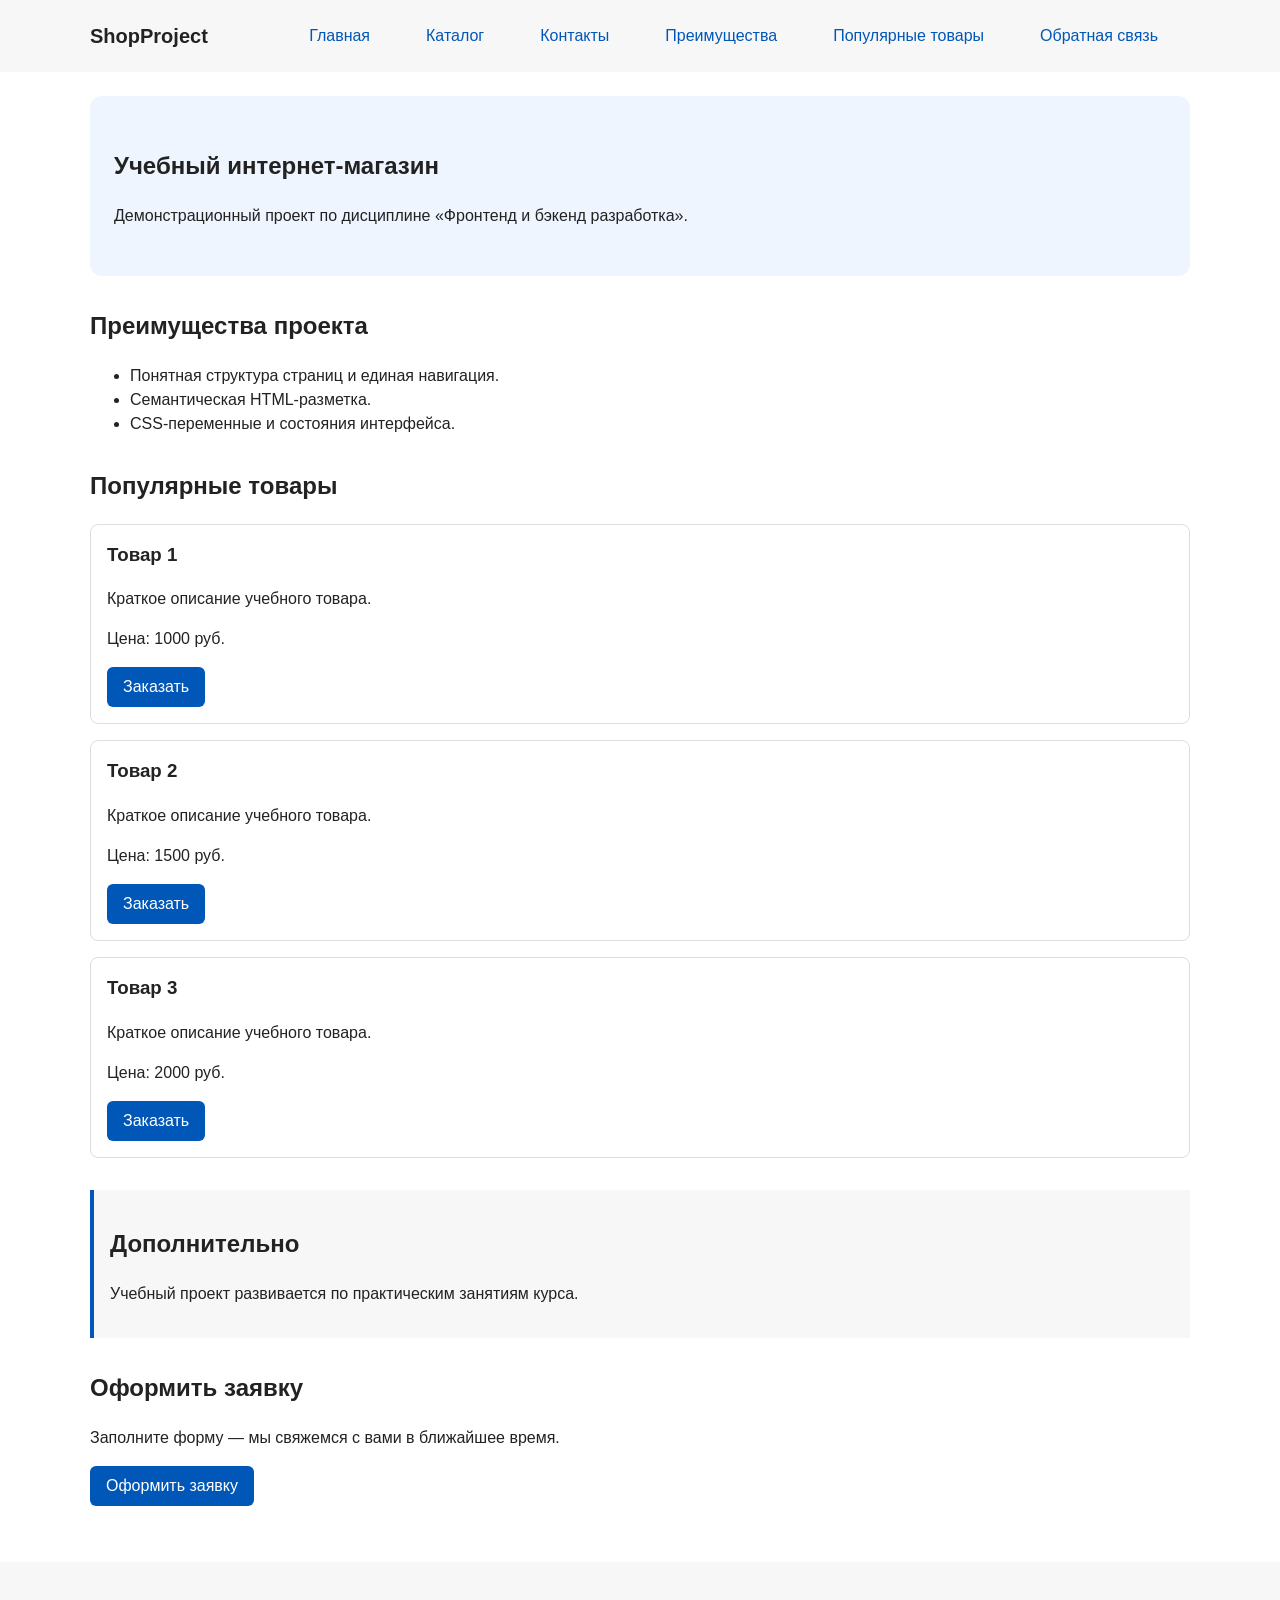
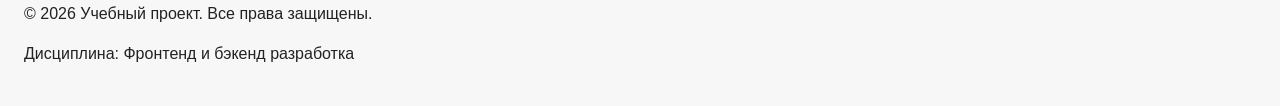
==== index.html @ feedf79c "добавил мульти страничную навигацию и якоря" ====
<!DOCTYPE html>
<html lang="ru">
<head>
  <meta charset="UTF-8">
  <meta name="viewport" content="width=device-width, initial-scale=1.0">
  <meta name="description" content="Учебный интернет-магазин: популярные товары, преимущества и форма заявки.">
  <title>Главная – Учебный интернет-магазин</title>
  <link rel="stylesheet" href="css/style.css">
</head>
<body>
  <header class="site-header">
    <div class="header-container">
      <a class="site-logo" href="index.html">ShopProject</a>

      <nav class="site-nav" aria-label="Основная навигация">
        <ul class="site-nav__list">
          <li><a href="index.html">Главная</a></li>
          <li><a href="catalog.html">Каталог</a></li>
          <li><a href="contacts.html">Контакты</a></li>
          <li><a href="index.html#advantages">Преимущества</a></li>
          <li><a href="index.html#popular">Популярные товары</a></li>
          <li><a href="index.html#contacts">Обратная связь</a></li>
        </ul>
      </nav>
    </div>
  </header>

  <main>
    <section class="hero">
      <h1>Учебный интернет-магазин</h1>
      <p>Демонстрационный проект по дисциплине «Фронтенд и бэкенд разработка».</p>
    </section>

    <section class="section" id="advantages">
      <h2>Преимущества проекта</h2>
      <ul>
        <li>Понятная структура страниц и единая навигация.</li>
        <li>Семантическая HTML-разметка.</li>
        <li>CSS-переменные и состояния интерфейса.</li>
      </ul>
    </section>

    <section class="section" id="popular">
      <h2>Популярные товары</h2>

      <article class="product-card">
        <h3>Товар 1</h3>
        <p>Краткое описание учебного товара.</p>
        <p>Цена: 1000 руб.</p>
        <button class="button" type="button" data-product="Товар 1">Заказать</button>
      </article>

      <article class="product-card">
        <h3>Товар 2</h3>
        <p>Краткое описание учебного товара.</p>
        <p>Цена: 1500 руб.</p>
        <button class="button" type="button" data-product="Товар 2">Заказать</button>
      </article>

      <article class="product-card">
        <h3>Товар 3</h3>
        <p>Краткое описание учебного товара.</p>
        <p>Цена: 2000 руб.</p>
        <button class="button" type="button" data-product="Товар 3">Заказать</button>
      </article>
    </section>

    <aside class="aside-info">
      <h2>Дополнительно</h2>
      <p>Учебный проект развивается по практическим занятиям курса.</p>
    </aside>

    <section class="section">
      <h2>Оформить заявку</h2>
      <p>Заполните форму — мы свяжемся с вами в ближайшее время.</p>
      <button type="button" class="button" id="open-order-dialog">Оформить заявку</button>
    </section>
  </main>

  <footer id="contacts">
    <p>&copy; 2026 Учебный проект. Все права защищены.</p>
    <p>Дисциплина: Фронтенд и бэкенд разработка</p>
  </footer>

  <!-- Модальное окно из ПР №3 -->
  <dialog class="order-dialog" id="order-dialog" aria-labelledby="order-dialog-title">
    <form id="order-form" novalidate>
      <h2 id="order-dialog-title">Оформление заявки</h2>

      <div class="form-field">
        <label for="order-name">Имя</label>
        <input type="text" id="order-name" name="name" required minlength="2">
        <small>Укажите ваше имя</small>
      </div>

      <div class="form-field">
        <label for="order-email">Email</label>
        <input type="email" id="order-email" name="email" required>
      </div>

      <div class="form-field">
        <label for="order-phone">Телефон</label>
        <input type="tel" id="order-phone" name="phone" required>
      </div>

      <div class="form-field">
        <label for="order-product">Товар</label>
        <select id="order-product" name="product" required>
          <option value="">Выберите товар</option>
          <option value="item-1">Товар 1</option>
          <option value="item-2">Товар 2</option>
          <option value="item-3">Товар 3</option>
        </select>
      </div>

      <div class="form-field">
        <label>
          <input type="checkbox" name="agree" required>
          Согласен с обработкой персональных данных
        </label>
      </div>

      <div class="form-actions">
        <button type="submit" class="button">Отправить</button>
        <button type="button" class="button" id="close-order-dialog">Отмена</button>
      </div>
    </form>
  </dialog>

  <div class="success-message" id="success-message" hidden>
    Заявка успешно отправлена! Мы свяжемся с вами в ближайшее время.
  </div>

  <script src="js/main.js" defer></script>
</body>
</html>
---- css/style.css ----
/* ===================================
   1. Переменные проекта
   =================================== */
:root {
  /* Основные цвета */
  --color-bg: #ffffff;
  --color-text: #222222;
  --color-muted: #666666;
  --color-primary: #0057b8;
  --color-primary-dark: #003f86;
  --color-border: #dddddd;
  --color-surface: #f7f7f7;
  --color-surface-accent: #eef5ff;
  --color-danger: #b00020;
  --color-success: #168a2f;
  --color-success-bg: #eefaf0;
  --color-white: #ffffff;

  /* Отступы */
  --space-xs: 4px;
  --space-sm: 8px;
  --space-md: 16px;
  --space-lg: 24px;
  --space-xl: 32px;

  /* Скругления */
  --radius-sm: 6px;
  --radius-md: 8px;
  --radius-lg: 12px;

  /* Размеры */
  --container-width: 1100px;
}

/* ===================================
   2. Базовые стили
   =================================== */
* {
  box-sizing: border-box;
}

body {
  margin: 0;
  font-family: Arial, sans-serif;
  line-height: 1.5;
  color: var(--color-text);
  background-color: var(--color-bg);
}

/* ===================================
   3. Общие элементы интерфейса
   =================================== */
a {
  color: var(--color-primary);
}
a:hover {
  color: var(--color-primary-dark);
}
a:focus-visible {
  outline: 2px solid var(--color-primary);
  outline-offset: 3px;
}

.button {
  display: inline-block;
  padding: var(--space-sm) var(--space-md);
  color: var(--color-white);
  background-color: var(--color-primary);
  text-decoration: none;
  border: none;
  border-radius: var(--radius-sm);
  cursor: pointer;
  font: inherit;
}
.button:hover {
  background-color: var(--color-primary-dark);
}
.button:focus-visible {
  outline: 2px solid var(--color-primary);
  outline-offset: 3px;
}
.button:disabled {
  opacity: 0.6;
  cursor: not-allowed;
}

/* ===================================
   4. Компоненты страницы
   =================================== */
header,
main,
footer {
  padding: var(--space-lg);
}

header {
  background-color: var(--color-surface);
}

footer {
  background-color: var(--color-surface);
}

.site-nav a {
  color: var(--color-primary);
  text-decoration: none;
  margin-right: var(--space-md);
}

.hero {
  max-width: var(--container-width);
  margin: 0 auto var(--space-xl);
  padding: var(--space-xl) var(--space-lg);
  background-color: var(--color-surface-accent);
  border-radius: var(--radius-lg);
}

.section {
  max-width: var(--container-width);
  margin: 0 auto var(--space-xl);
}

.section h2 {
  margin-top: 0;
}

.product-card {
  margin-bottom: var(--space-md);
  padding: var(--space-md);
  border: 1px solid var(--color-border);
  border-radius: var(--radius-md);
  background-color: var(--color-bg);
  transition: border-color 0.2s ease;
}
.product-card:hover {
  border-color: var(--color-primary);
}
.product-card h3 {
  margin-top: 0;
}

.aside-info {
  max-width: var(--container-width);
  margin: 0 auto var(--space-xl);
  padding: var(--space-md);
  border-left: 4px solid var(--color-primary);
  background-color: var(--color-surface);
}

/* --- Шапка сайта --- */
.site-header {
  background-color: var(--color-surface);
  padding: var(--space-md) var(--space-lg);
}

.header-container {
  max-width: var(--container-width);
  margin: 0 auto;
  display: flex;
  justify-content: space-between;
  align-items: center;
  gap: var(--space-lg);
}

.site-logo {
  font-size: 1.25rem;
  font-weight: 700;
  color: var(--color-text);
  text-decoration: none;
  white-space: nowrap;
}

.site-nav__list {
  display: flex;
  align-items: center;
  gap: var(--space-sm);
  margin: 0;
  padding: 0;
  list-style: none;
}

.site-nav__list a {
  display: inline-block;
  padding: var(--space-sm) var(--space-md);
  color: var(--color-primary);
  text-decoration: none;
  border-radius: var(--radius-sm);
  transition: background-color 0.2s ease, color 0.2s ease;
}

.site-nav__list a:hover {
  background-color: var(--color-primary);
  color: var(--color-white);
}

.site-nav__list a:focus-visible {
  outline: 2px solid var(--color-primary);
  outline-offset: 3px;
}

/* ===================================
   5. Форма и модальное окно
   =================================== */
.order-dialog {
  width: min(100% - 32px, 560px);
  padding: var(--space-lg);
  border: none;
  border-radius: var(--radius-lg);
}
.order-dialog::backdrop {
  background-color: rgba(0, 0, 0, 0.5);
}

.form-field {
  margin-bottom: var(--space-md);
}
.form-field label {
  display: block;
  margin-bottom: var(--space-xs);
}
.form-field input,
.form-field select,
.form-field textarea {
  width: 100%;
  padding: 10px 12px;
  border: 1px solid var(--color-border);
  border-radius: var(--radius-sm);
  font: inherit;
}
.form-field input[type="checkbox"] {
  width: auto;
}
.form-field small {
  display: block;
  margin-top: var(--space-xs);
  color: var(--color-muted);
}

/* Состояния полей формы */
.form-field input:hover,
.form-field select:hover,
.form-field textarea:hover {
  border-color: var(--color-primary);
}

.form-field input:focus-visible,
.form-field select:focus-visible,
.form-field textarea:focus-visible,
.form-actions button:focus-visible {
  outline: 2px solid var(--color-primary);
  outline-offset: 3px;
}

[aria-invalid="true"] {
  border-color: var(--color-danger);
}

.form-actions {
  display: flex;
  gap: var(--space-sm);
  margin-top: var(--space-lg);
}

/* Сообщение об успехе */
.success-message {
  max-width: var(--container-width);
  margin: var(--space-lg) auto;
  padding: var(--space-md);
  border-left: 4px solid var(--color-success);
  background-color: var(--color-success-bg);
}

/* ===================================
   Навигация: хлебные крошки и якоря
   =================================== */

html {
  scroll-behavior: smooth;
}

.breadcrumbs {
  max-width: var(--container-width);
  margin: 0 auto var(--space-md);
  font-size: 14px;
  color: var(--color-muted);
}

.breadcrumbs a {
  color: var(--color-primary);
}

.breadcrumbs span::before {
  content: " / ";
  color: var(--color-muted);
}

:target {
  outline: 2px dashed var(--color-primary);
  outline-offset: 4px;
}
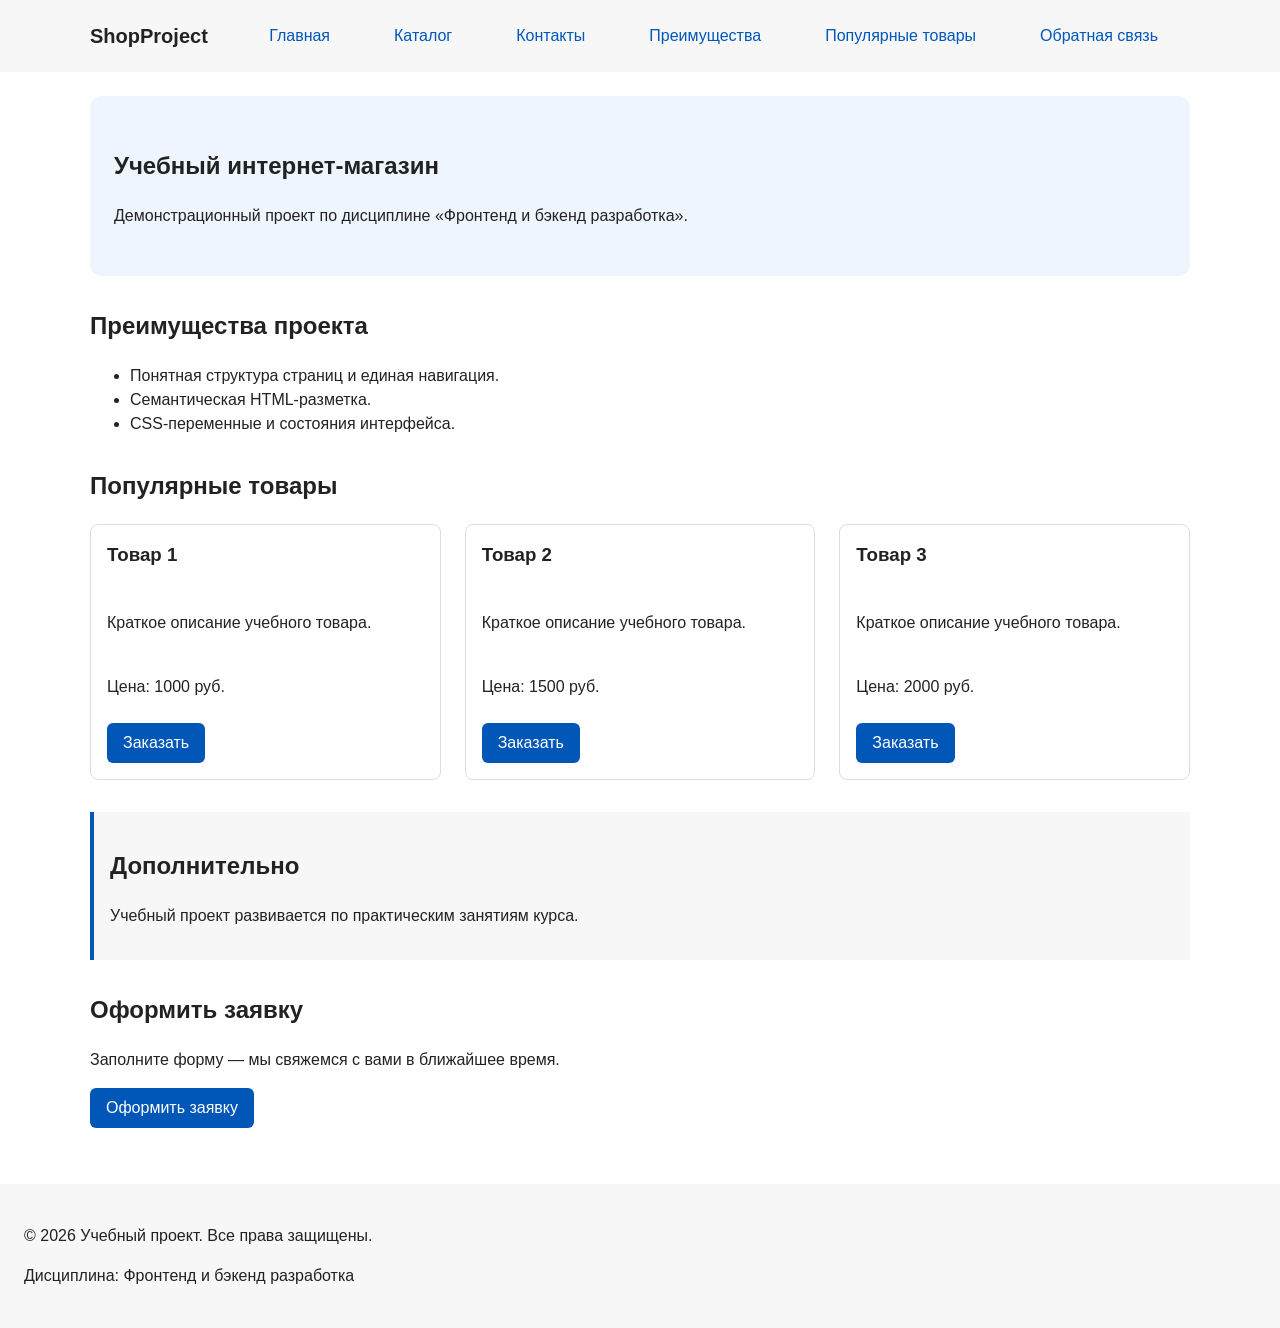
==== commit 99dea2ff: "feat: add flex navigation and grid catalog layout" ====
--- a/index.html
+++ b/index.html
@@ -43,26 +43,28 @@
     <section class="section" id="popular">
       <h2>Популярные товары</h2>
 
-      <article class="product-card">
-        <h3>Товар 1</h3>
-        <p>Краткое описание учебного товара.</p>
-        <p>Цена: 1000 руб.</p>
-        <button class="button" type="button" data-product="Товар 1">Заказать</button>
-      </article>
+      <div class="products-grid">
+        <article class="product-card">
+          <h3>Товар 1</h3>
+          <p>Краткое описание учебного товара.</p>
+          <p>Цена: 1000 руб.</p>
+          <button class="button product-card__button" type="button" data-product="Товар 1">Заказать</button>
+        </article>
 
-      <article class="product-card">
-        <h3>Товар 2</h3>
-        <p>Краткое описание учебного товара.</p>
-        <p>Цена: 1500 руб.</p>
-        <button class="button" type="button" data-product="Товар 2">Заказать</button>
-      </article>
+        <article class="product-card">
+          <h3>Товар 2</h3>
+          <p>Краткое описание учебного товара.</p>
+          <p>Цена: 1500 руб.</p>
+          <button class="button product-card__button" type="button" data-product="Товар 2">Заказать</button>
+        </article>
 
-      <article class="product-card">
-        <h3>Товар 3</h3>
-        <p>Краткое описание учебного товара.</p>
-        <p>Цена: 2000 руб.</p>
-        <button class="button" type="button" data-product="Товар 3">Заказать</button>
-      </article>
+        <article class="product-card">
+          <h3>Товар 3</h3>
+          <p>Краткое описание учебного товара.</p>
+          <p>Цена: 2000 руб.</p>
+          <button class="button product-card__button" type="button" data-product="Товар 3">Заказать</button>
+        </article>
+      </div>
     </section>
 
     <aside class="aside-info">
--- a/css/style.css
+++ b/css/style.css
@@ -172,10 +172,12 @@
 
 .site-nav__list {
   display: flex;
+  flex-wrap: wrap;
+  justify-content: center;
   align-items: center;
-  gap: var(--space-sm);
+  gap: var(--space-md);
+  padding: 0;
   margin: 0;
-  padding: 0;
   list-style: none;
 }
 
@@ -189,8 +191,8 @@
 }
 
 .site-nav__list a:hover {
+  color: var(--color-white);
   background-color: var(--color-primary);
-  color: var(--color-white);
 }
 
 .site-nav__list a:focus-visible {
@@ -297,4 +299,89 @@
 :target {
   outline: 2px dashed var(--color-primary);
   outline-offset: 4px;
+}
+
+/* ===================================
+   Flexbox: карточки товаров и Grid-сетка
+   =================================== */
+
+.products-grid {
+  display: grid;
+  grid-template-columns: repeat(3, 1fr);
+  gap: var(--space-lg);
+}
+
+.product-card {
+  display: flex;
+  flex-direction: column;
+  gap: var(--space-sm);
+  margin-bottom: 0;
+  padding: var(--space-md);
+  border: 1px solid var(--color-border);
+  border-radius: var(--radius-md);
+  background-color: var(--color-bg);
+}
+
+.product-card .button,
+.product-card .product-card__button {
+  margin-top: auto;
+  align-self: flex-start;
+}
+
+/* ===================================
+   Каталог: Grid «фильтры + товары»
+   =================================== */
+
+.catalog-layout {
+  max-width: var(--container-width);
+  margin: 0 auto var(--space-xl);
+  display: grid;
+  grid-template-columns: 260px 1fr;
+  grid-template-areas: "filters products";
+  gap: var(--space-lg);
+}
+
+.catalog-filters {
+  grid-area: filters;
+  padding: var(--space-md);
+  border: 1px solid var(--color-border);
+  border-radius: var(--radius-md);
+  background-color: var(--color-surface);
+}
+
+.catalog-products {
+  grid-area: products;
+}
+
+/* Форма фильтров */
+
+.filters-form {
+  display: grid;
+  gap: var(--space-md);
+}
+
+.filters-form fieldset {
+  margin: 0;
+  padding: var(--space-md);
+  border: 1px solid var(--color-border);
+  border-radius: var(--radius-sm);
+}
+
+.filters-form legend {
+  font-weight: 700;
+  padding: 0 var(--space-xs);
+}
+
+.filters-form label {
+  display: block;
+  margin-bottom: var(--space-sm);
+}
+
+.filters-form input[type="number"] {
+  width: 100%;
+  padding: 8px 10px;
+  border: 1px solid var(--color-border);
+  border-radius: var(--radius-sm);
+  font: inherit;
+  margin-bottom: var(--space-sm);
 }
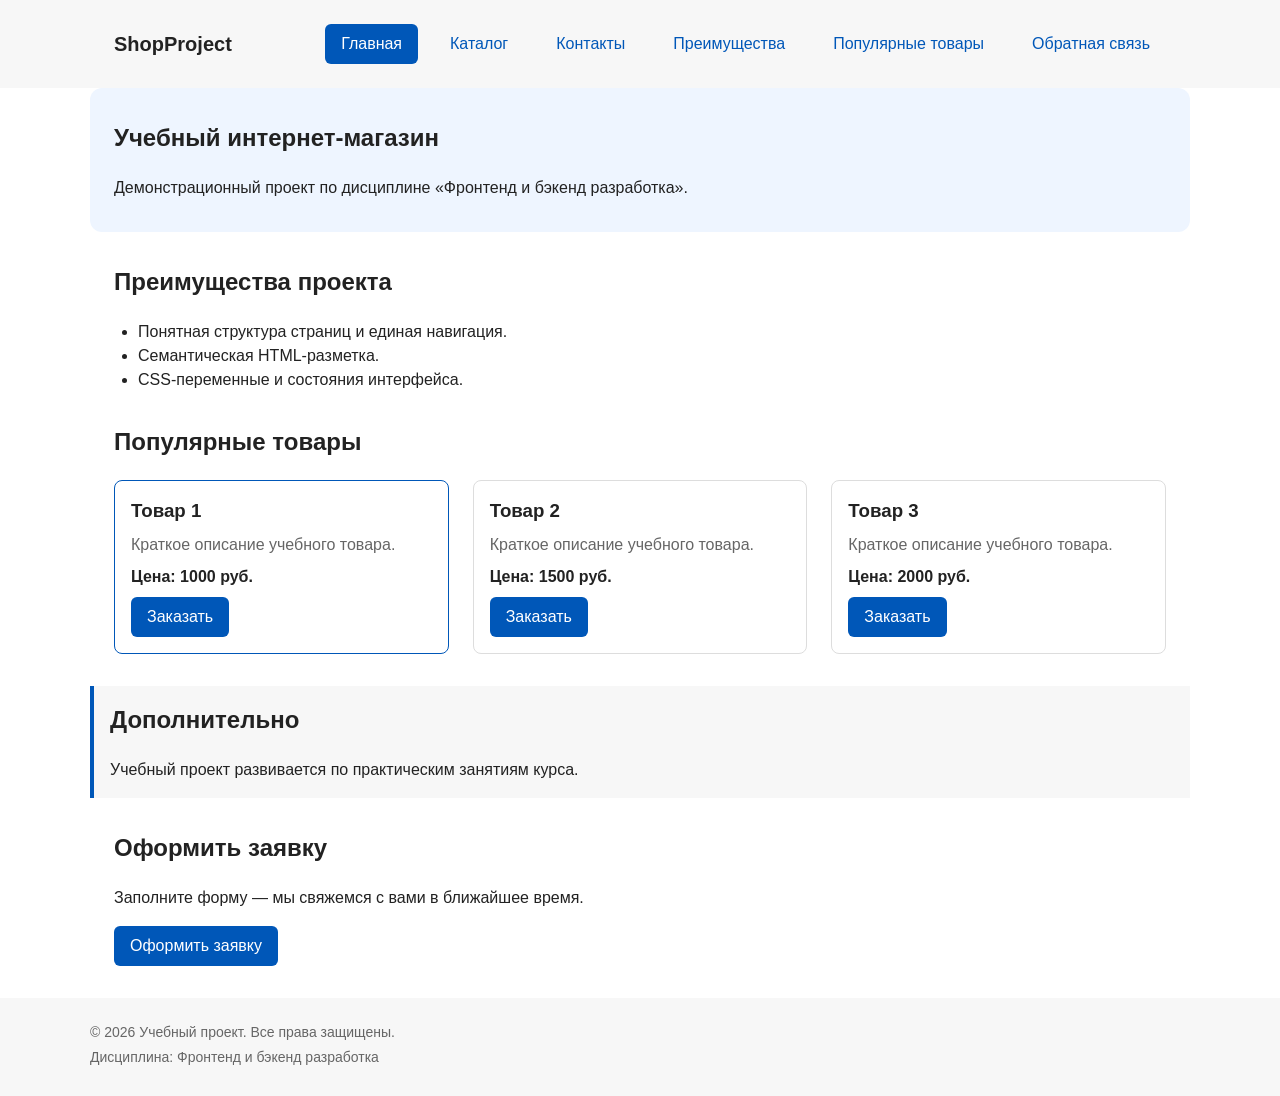
==== commit 827c09f1: "refactor: apply BEM naming to CSS classes" ====
--- a/index.html
+++ b/index.html
@@ -9,17 +9,29 @@
 </head>
 <body>
   <header class="site-header">
-    <div class="header-container">
-      <a class="site-logo" href="index.html">ShopProject</a>
+    <div class="site-header__inner">
+      <a class="site-header__logo" href="index.html">ShopProject</a>
 
       <nav class="site-nav" aria-label="Основная навигация">
         <ul class="site-nav__list">
-          <li><a href="index.html">Главная</a></li>
-          <li><a href="catalog.html">Каталог</a></li>
-          <li><a href="contacts.html">Контакты</a></li>
-          <li><a href="index.html#advantages">Преимущества</a></li>
-          <li><a href="index.html#popular">Популярные товары</a></li>
-          <li><a href="index.html#contacts">Обратная связь</a></li>
+          <li class="site-nav__item">
+            <a class="site-nav__link site-nav__link--active" href="index.html">Главная</a>
+          </li>
+          <li class="site-nav__item">
+            <a class="site-nav__link" href="catalog.html">Каталог</a>
+          </li>
+          <li class="site-nav__item">
+            <a class="site-nav__link" href="contacts.html">Контакты</a>
+          </li>
+          <li class="site-nav__item">
+            <a class="site-nav__link" href="index.html#advantages">Преимущества</a>
+          </li>
+          <li class="site-nav__item">
+            <a class="site-nav__link" href="index.html#popular">Популярные товары</a>
+          </li>
+          <li class="site-nav__item">
+            <a class="site-nav__link" href="index.html#contacts">Обратная связь</a>
+          </li>
         </ul>
       </nav>
     </div>
@@ -27,13 +39,13 @@
 
   <main>
     <section class="hero">
-      <h1>Учебный интернет-магазин</h1>
-      <p>Демонстрационный проект по дисциплине «Фронтенд и бэкенд разработка».</p>
+      <h1 class="hero__title">Учебный интернет-магазин</h1>
+      <p class="hero__text">Демонстрационный проект по дисциплине «Фронтенд и бэкенд разработка».</p>
     </section>
 
     <section class="section" id="advantages">
-      <h2>Преимущества проекта</h2>
-      <ul>
+      <h2 class="section__title">Преимущества проекта</h2>
+      <ul class="section__list">
         <li>Понятная структура страниц и единая навигация.</li>
         <li>Семантическая HTML-разметка.</li>
         <li>CSS-переменные и состояния интерфейса.</li>
@@ -41,73 +53,78 @@
     </section>
 
     <section class="section" id="popular">
-      <h2>Популярные товары</h2>
+      <h2 class="section__title">Популярные товары</h2>
 
       <div class="products-grid">
-        <article class="product-card">
-          <h3>Товар 1</h3>
-          <p>Краткое описание учебного товара.</p>
-          <p>Цена: 1000 руб.</p>
-          <button class="button product-card__button" type="button" data-product="Товар 1">Заказать</button>
+        <article class="product-card product-card--featured">
+          <h3 class="product-card__title">Товар 1</h3>
+          <p class="product-card__description">Краткое описание учебного товара.</p>
+          <p class="product-card__price">Цена: 1000 руб.</p>
+          <button class="button button--primary product-card__button" type="button" data-product="Товар 1">
+            Заказать
+          </button>
         </article>
 
         <article class="product-card">
-          <h3>Товар 2</h3>
-          <p>Краткое описание учебного товара.</p>
-          <p>Цена: 1500 руб.</p>
-          <button class="button product-card__button" type="button" data-product="Товар 2">Заказать</button>
+          <h3 class="product-card__title">Товар 2</h3>
+          <p class="product-card__description">Краткое описание учебного товара.</p>
+          <p class="product-card__price">Цена: 1500 руб.</p>
+          <button class="button button--primary product-card__button" type="button" data-product="Товар 2">
+            Заказать
+          </button>
         </article>
 
         <article class="product-card">
-          <h3>Товар 3</h3>
-          <p>Краткое описание учебного товара.</p>
-          <p>Цена: 2000 руб.</p>
-          <button class="button product-card__button" type="button" data-product="Товар 3">Заказать</button>
+          <h3 class="product-card__title">Товар 3</h3>
+          <p class="product-card__description">Краткое описание учебного товара.</p>
+          <p class="product-card__price">Цена: 2000 руб.</p>
+          <button class="button button--primary product-card__button" type="button" data-product="Товар 3">
+            Заказать
+          </button>
         </article>
       </div>
     </section>
 
     <aside class="aside-info">
-      <h2>Дополнительно</h2>
-      <p>Учебный проект развивается по практическим занятиям курса.</p>
+      <h2 class="aside-info__title">Дополнительно</h2>
+      <p class="aside-info__text">Учебный проект развивается по практическим занятиям курса.</p>
     </aside>
 
     <section class="section">
-      <h2>Оформить заявку</h2>
-      <p>Заполните форму — мы свяжемся с вами в ближайшее время.</p>
-      <button type="button" class="button" id="open-order-dialog">Оформить заявку</button>
+      <h2 class="section__title">Оформить заявку</h2>
+      <p class="section__text">Заполните форму — мы свяжемся с вами в ближайшее время.</p>
+      <button type="button" class="button button--primary" id="open-order-dialog">Оформить заявку</button>
     </section>
   </main>
 
-  <footer id="contacts">
-    <p>&copy; 2026 Учебный проект. Все права защищены.</p>
-    <p>Дисциплина: Фронтенд и бэкенд разработка</p>
+  <footer class="site-footer" id="contacts">
+    <p class="site-footer__text">&copy; 2026 Учебный проект. Все права защищены.</p>
+    <p class="site-footer__text">Дисциплина: Фронтенд и бэкенд разработка</p>
   </footer>
 
-  <!-- Модальное окно из ПР №3 -->
   <dialog class="order-dialog" id="order-dialog" aria-labelledby="order-dialog-title">
-    <form id="order-form" novalidate>
-      <h2 id="order-dialog-title">Оформление заявки</h2>
+    <h2 class="order-dialog__title" id="order-dialog-title">Оформление заявки</h2>
 
-      <div class="form-field">
-        <label for="order-name">Имя</label>
-        <input type="text" id="order-name" name="name" required minlength="2">
-        <small>Укажите ваше имя</small>
+    <form class="order-form" id="order-form" novalidate>
+      <div class="order-form__field">
+        <label class="order-form__label" for="order-name">Имя</label>
+        <input class="order-form__input" type="text" id="order-name" name="name" required minlength="2">
+        <small class="order-form__hint">Укажите ваше имя</small>
       </div>
 
-      <div class="form-field">
-        <label for="order-email">Email</label>
-        <input type="email" id="order-email" name="email" required>
+      <div class="order-form__field">
+        <label class="order-form__label" for="order-email">Email</label>
+        <input class="order-form__input" type="email" id="order-email" name="email" required>
       </div>
 
-      <div class="form-field">
-        <label for="order-phone">Телефон</label>
-        <input type="tel" id="order-phone" name="phone" required>
+      <div class="order-form__field">
+        <label class="order-form__label" for="order-phone">Телефон</label>
+        <input class="order-form__input" type="tel" id="order-phone" name="phone" required>
       </div>
 
-      <div class="form-field">
-        <label for="order-product">Товар</label>
-        <select id="order-product" name="product" required>
+      <div class="order-form__field">
+        <label class="order-form__label" for="order-product">Товар</label>
+        <select class="order-form__select" id="order-product" name="product" required>
           <option value="">Выберите товар</option>
           <option value="item-1">Товар 1</option>
           <option value="item-2">Товар 2</option>
@@ -115,16 +132,16 @@
         </select>
       </div>
 
-      <div class="form-field">
-        <label>
-          <input type="checkbox" name="agree" required>
+      <div class="order-form__field">
+        <label class="order-form__label order-form__label--checkbox">
+          <input class="order-form__checkbox" type="checkbox" name="agree" required>
           Согласен с обработкой персональных данных
         </label>
       </div>
 
-      <div class="form-actions">
-        <button type="submit" class="button">Отправить</button>
-        <button type="button" class="button" id="close-order-dialog">Отмена</button>
+      <div class="order-form__actions">
+        <button type="button" class="button button--secondary" id="close-order-dialog">Отмена</button>
+        <button type="submit" class="button button--primary">Отправить</button>
       </div>
     </form>
   </dialog>
--- a/css/style.css
+++ b/css/style.css
@@ -39,6 +39,10 @@
   box-sizing: border-box;
 }
 
+html {
+  scroll-behavior: smooth;
+}
+
 body {
   margin: 0;
   font-family: Arial, sans-serif;
@@ -47,9 +51,16 @@
   background-color: var(--color-bg);
 }
 
+:target {
+  outline: 2px dashed var(--color-primary);
+  outline-offset: 4px;
+}
+
 /* ===================================
    3. Общие элементы интерфейса
    =================================== */
+
+/* --- Ссылки --- */
 a {
   color: var(--color-primary);
 }
@@ -61,25 +72,43 @@
   outline-offset: 3px;
 }
 
+/* --- Кнопки (блок button + модификаторы) --- */
 .button {
   display: inline-block;
   padding: var(--space-sm) var(--space-md);
+  border: none;
+  border-radius: var(--radius-sm);
+  font: inherit;
+  text-decoration: none;
+  cursor: pointer;
+  transition: background-color 0.2s ease, color 0.2s ease;
+}
+
+.button--primary {
   color: var(--color-white);
   background-color: var(--color-primary);
-  text-decoration: none;
-  border: none;
-  border-radius: var(--radius-sm);
-  cursor: pointer;
-  font: inherit;
-}
-.button:hover {
+}
+.button--primary:hover {
   background-color: var(--color-primary-dark);
 }
+
+.button--secondary {
+  color: var(--color-primary);
+  background-color: transparent;
+  border: 1px solid var(--color-primary);
+}
+.button--secondary:hover {
+  color: var(--color-white);
+  background-color: var(--color-primary);
+}
+
 .button:focus-visible {
   outline: 2px solid var(--color-primary);
   outline-offset: 3px;
 }
-.button:disabled {
+
+.button:disabled,
+.button--disabled {
   opacity: 0.6;
   cursor: not-allowed;
 }
@@ -87,82 +116,23 @@
 /* ===================================
    4. Компоненты страницы
    =================================== */
-header,
-main,
-footer {
-  padding: var(--space-lg);
-}
-
-header {
-  background-color: var(--color-surface);
-}
-
-footer {
-  background-color: var(--color-surface);
-}
-
-.site-nav a {
-  color: var(--color-primary);
-  text-decoration: none;
-  margin-right: var(--space-md);
-}
-
-.hero {
-  max-width: var(--container-width);
-  margin: 0 auto var(--space-xl);
-  padding: var(--space-xl) var(--space-lg);
-  background-color: var(--color-surface-accent);
-  border-radius: var(--radius-lg);
-}
-
-.section {
-  max-width: var(--container-width);
-  margin: 0 auto var(--space-xl);
-}
-
-.section h2 {
-  margin-top: 0;
-}
-
-.product-card {
-  margin-bottom: var(--space-md);
-  padding: var(--space-md);
-  border: 1px solid var(--color-border);
-  border-radius: var(--radius-md);
-  background-color: var(--color-bg);
-  transition: border-color 0.2s ease;
-}
-.product-card:hover {
-  border-color: var(--color-primary);
-}
-.product-card h3 {
-  margin-top: 0;
-}
-
-.aside-info {
-  max-width: var(--container-width);
-  margin: 0 auto var(--space-xl);
-  padding: var(--space-md);
-  border-left: 4px solid var(--color-primary);
-  background-color: var(--color-surface);
-}
 
 /* --- Шапка сайта --- */
 .site-header {
   background-color: var(--color-surface);
-  padding: var(--space-md) var(--space-lg);
-}
-
-.header-container {
+}
+
+.site-header__inner {
   max-width: var(--container-width);
   margin: 0 auto;
+  padding: var(--space-lg);
   display: flex;
   justify-content: space-between;
   align-items: center;
   gap: var(--space-lg);
 }
 
-.site-logo {
+.site-header__logo {
   font-size: 1.25rem;
   font-weight: 700;
   color: var(--color-text);
@@ -170,6 +140,7 @@
   white-space: nowrap;
 }
 
+/* --- Навигация --- */
 .site-nav__list {
   display: flex;
   flex-wrap: wrap;
@@ -181,7 +152,11 @@
   list-style: none;
 }
 
-.site-nav__list a {
+.site-nav__item {
+  /* место под будущее */
+}
+
+.site-nav__link {
   display: inline-block;
   padding: var(--space-sm) var(--space-md);
   color: var(--color-primary);
@@ -190,14 +165,221 @@
   transition: background-color 0.2s ease, color 0.2s ease;
 }
 
-.site-nav__list a:hover {
+.site-nav__link:hover {
   color: var(--color-white);
   background-color: var(--color-primary);
 }
 
-.site-nav__list a:focus-visible {
+.site-nav__link:focus-visible {
   outline: 2px solid var(--color-primary);
   outline-offset: 3px;
+}
+
+.site-nav__link--active {
+  color: var(--color-white);
+  background-color: var(--color-primary);
+}
+
+/* --- Hero --- */
+.hero {
+  max-width: var(--container-width);
+  margin: 0 auto var(--space-xl);
+  padding: var(--space-xl) var(--space-lg);
+  background-color: var(--color-surface-accent);
+  border-radius: var(--radius-lg);
+}
+
+.hero__title {
+  margin-top: 0;
+}
+
+.hero__text {
+  margin-bottom: 0;
+}
+
+/* --- Секции --- */
+.section {
+  max-width: var(--container-width);
+  margin: 0 auto var(--space-xl);
+  padding: 0 var(--space-lg);
+}
+
+.section__title {
+  margin-top: 0;
+}
+
+.section__text {
+  margin-bottom: var(--space-md);
+}
+
+.section__list {
+  padding-left: var(--space-lg);
+}
+
+/* --- Сетка товаров --- */
+.products-grid {
+  display: grid;
+  grid-template-columns: repeat(3, 1fr);
+  gap: var(--space-lg);
+}
+
+/* --- Карточка товара --- */
+.product-card {
+  display: flex;
+  flex-direction: column;
+  gap: var(--space-sm);
+  padding: var(--space-md);
+  border: 1px solid var(--color-border);
+  border-radius: var(--radius-md);
+  background-color: var(--color-bg);
+  transition: border-color 0.2s ease;
+}
+
+.product-card:hover {
+  border-color: var(--color-primary);
+}
+
+.product-card--featured {
+  border-color: var(--color-primary);
+}
+
+.product-card--discount {
+  border-color: var(--color-danger);
+}
+
+.product-card__title {
+  margin: 0;
+  color: var(--color-text);
+}
+
+.product-card__description {
+  margin: 0;
+  color: var(--color-muted);
+}
+
+.product-card__price {
+  margin: 0;
+  font-weight: 700;
+}
+
+.product-card--discount .product-card__price {
+  color: var(--color-danger);
+}
+
+.product-card__button {
+  margin-top: auto;
+  align-self: flex-start;
+}
+
+/* --- Aside --- */
+.aside-info {
+  max-width: var(--container-width);
+  margin: 0 auto var(--space-xl);
+  padding: var(--space-md);
+  border-left: 4px solid var(--color-primary);
+  background-color: var(--color-surface);
+}
+
+.aside-info__title {
+  margin-top: 0;
+}
+
+.aside-info__text {
+  margin-bottom: 0;
+}
+
+/* --- Хлебные крошки --- */
+.breadcrumbs {
+  max-width: var(--container-width);
+  margin: 0 auto var(--space-md);
+  padding: 0 var(--space-lg);
+  font-size: 14px;
+  color: var(--color-muted);
+}
+
+.breadcrumbs__link {
+  color: var(--color-primary);
+}
+
+.breadcrumbs__current::before {
+  content: " / ";
+  color: var(--color-muted);
+}
+
+/* --- Каталог --- */
+.catalog-layout {
+  max-width: var(--container-width);
+  margin: 0 auto var(--space-xl);
+  padding: 0 var(--space-lg);
+  display: grid;
+  grid-template-columns: 260px 1fr;
+  grid-template-areas: "filters products";
+  gap: var(--space-lg);
+}
+
+.catalog-filters {
+  grid-area: filters;
+  padding: var(--space-md);
+  border: 1px solid var(--color-border);
+  border-radius: var(--radius-md);
+  background-color: var(--color-surface);
+}
+
+.catalog-filters__title {
+  margin-top: 0;
+}
+
+.catalog-products {
+  grid-area: products;
+}
+
+.catalog-products__title {
+  margin-top: 0;
+}
+
+/* --- Форма фильтров --- */
+.filters-form {
+  display: grid;
+  gap: var(--space-md);
+}
+
+.filters-form__group {
+  margin: 0;
+  padding: var(--space-md);
+  border: 1px solid var(--color-border);
+  border-radius: var(--radius-sm);
+}
+
+.filters-form__legend {
+  font-weight: 700;
+  padding: 0 var(--space-xs);
+}
+
+.filters-form__label {
+  display: block;
+  margin-bottom: var(--space-sm);
+}
+
+.filters-form__input {
+  width: 100%;
+  padding: 8px 10px;
+  border: 1px solid var(--color-border);
+  border-radius: var(--radius-sm);
+  font: inherit;
+  margin-bottom: var(--space-sm);
+}
+
+/* --- Подвал --- */
+.site-footer {
+  padding: var(--space-lg);
+  background-color: var(--color-surface);
+}
+
+.site-footer__text {
+  max-width: var(--container-width);
+  margin: 0 auto var(--space-xs);
+  color: var(--color-muted);
+  font-size: 14px;
 }
 
 /* ===================================
@@ -209,46 +391,62 @@
   border: none;
   border-radius: var(--radius-lg);
 }
+
 .order-dialog::backdrop {
   background-color: rgba(0, 0, 0, 0.5);
 }
 
-.form-field {
+.order-dialog__title {
+  margin-top: 0;
+}
+
+/* --- Форма заявки --- */
+.order-form__field {
   margin-bottom: var(--space-md);
 }
-.form-field label {
+
+.order-form__label {
   display: block;
   margin-bottom: var(--space-xs);
 }
-.form-field input,
-.form-field select,
-.form-field textarea {
+
+.order-form__label--checkbox {
+  display: flex;
+  align-items: center;
+  gap: var(--space-sm);
+  cursor: pointer;
+}
+
+.order-form__input,
+.order-form__select,
+.order-form__textarea {
   width: 100%;
   padding: 10px 12px;
   border: 1px solid var(--color-border);
   border-radius: var(--radius-sm);
   font: inherit;
 }
-.form-field input[type="checkbox"] {
+
+.order-form__checkbox {
   width: auto;
 }
-.form-field small {
+
+.order-form__hint {
   display: block;
   margin-top: var(--space-xs);
   color: var(--color-muted);
 }
 
-/* Состояния полей формы */
-.form-field input:hover,
-.form-field select:hover,
-.form-field textarea:hover {
+.order-form__input:hover,
+.order-form__select:hover,
+.order-form__textarea:hover {
   border-color: var(--color-primary);
 }
 
-.form-field input:focus-visible,
-.form-field select:focus-visible,
-.form-field textarea:focus-visible,
-.form-actions button:focus-visible {
+.order-form__input:focus-visible,
+.order-form__select:focus-visible,
+.order-form__textarea:focus-visible,
+.order-form__actions .button:focus-visible {
   outline: 2px solid var(--color-primary);
   outline-offset: 3px;
 }
@@ -257,131 +455,18 @@
   border-color: var(--color-danger);
 }
 
-.form-actions {
+.order-form__actions {
   display: flex;
-  gap: var(--space-sm);
+  gap: var(--space-md);
   margin-top: var(--space-lg);
-}
-
-/* Сообщение об успехе */
+  justify-content: flex-end;
+}
+
+/* --- Сообщение об успехе --- */
 .success-message {
   max-width: var(--container-width);
   margin: var(--space-lg) auto;
   padding: var(--space-md);
   border-left: 4px solid var(--color-success);
   background-color: var(--color-success-bg);
-}
-
-/* ===================================
-   Навигация: хлебные крошки и якоря
-   =================================== */
-
-html {
-  scroll-behavior: smooth;
-}
-
-.breadcrumbs {
-  max-width: var(--container-width);
-  margin: 0 auto var(--space-md);
-  font-size: 14px;
-  color: var(--color-muted);
-}
-
-.breadcrumbs a {
-  color: var(--color-primary);
-}
-
-.breadcrumbs span::before {
-  content: " / ";
-  color: var(--color-muted);
-}
-
-:target {
-  outline: 2px dashed var(--color-primary);
-  outline-offset: 4px;
-}
-
-/* ===================================
-   Flexbox: карточки товаров и Grid-сетка
-   =================================== */
-
-.products-grid {
-  display: grid;
-  grid-template-columns: repeat(3, 1fr);
-  gap: var(--space-lg);
-}
-
-.product-card {
-  display: flex;
-  flex-direction: column;
-  gap: var(--space-sm);
-  margin-bottom: 0;
-  padding: var(--space-md);
-  border: 1px solid var(--color-border);
-  border-radius: var(--radius-md);
-  background-color: var(--color-bg);
-}
-
-.product-card .button,
-.product-card .product-card__button {
-  margin-top: auto;
-  align-self: flex-start;
-}
-
-/* ===================================
-   Каталог: Grid «фильтры + товары»
-   =================================== */
-
-.catalog-layout {
-  max-width: var(--container-width);
-  margin: 0 auto var(--space-xl);
-  display: grid;
-  grid-template-columns: 260px 1fr;
-  grid-template-areas: "filters products";
-  gap: var(--space-lg);
-}
-
-.catalog-filters {
-  grid-area: filters;
-  padding: var(--space-md);
-  border: 1px solid var(--color-border);
-  border-radius: var(--radius-md);
-  background-color: var(--color-surface);
-}
-
-.catalog-products {
-  grid-area: products;
-}
-
-/* Форма фильтров */
-
-.filters-form {
-  display: grid;
-  gap: var(--space-md);
-}
-
-.filters-form fieldset {
-  margin: 0;
-  padding: var(--space-md);
-  border: 1px solid var(--color-border);
-  border-radius: var(--radius-sm);
-}
-
-.filters-form legend {
-  font-weight: 700;
-  padding: 0 var(--space-xs);
-}
-
-.filters-form label {
-  display: block;
-  margin-bottom: var(--space-sm);
-}
-
-.filters-form input[type="number"] {
-  width: 100%;
-  padding: 8px 10px;
-  border: 1px solid var(--color-border);
-  border-radius: var(--radius-sm);
-  font: inherit;
-  margin-bottom: var(--space-sm);
 }
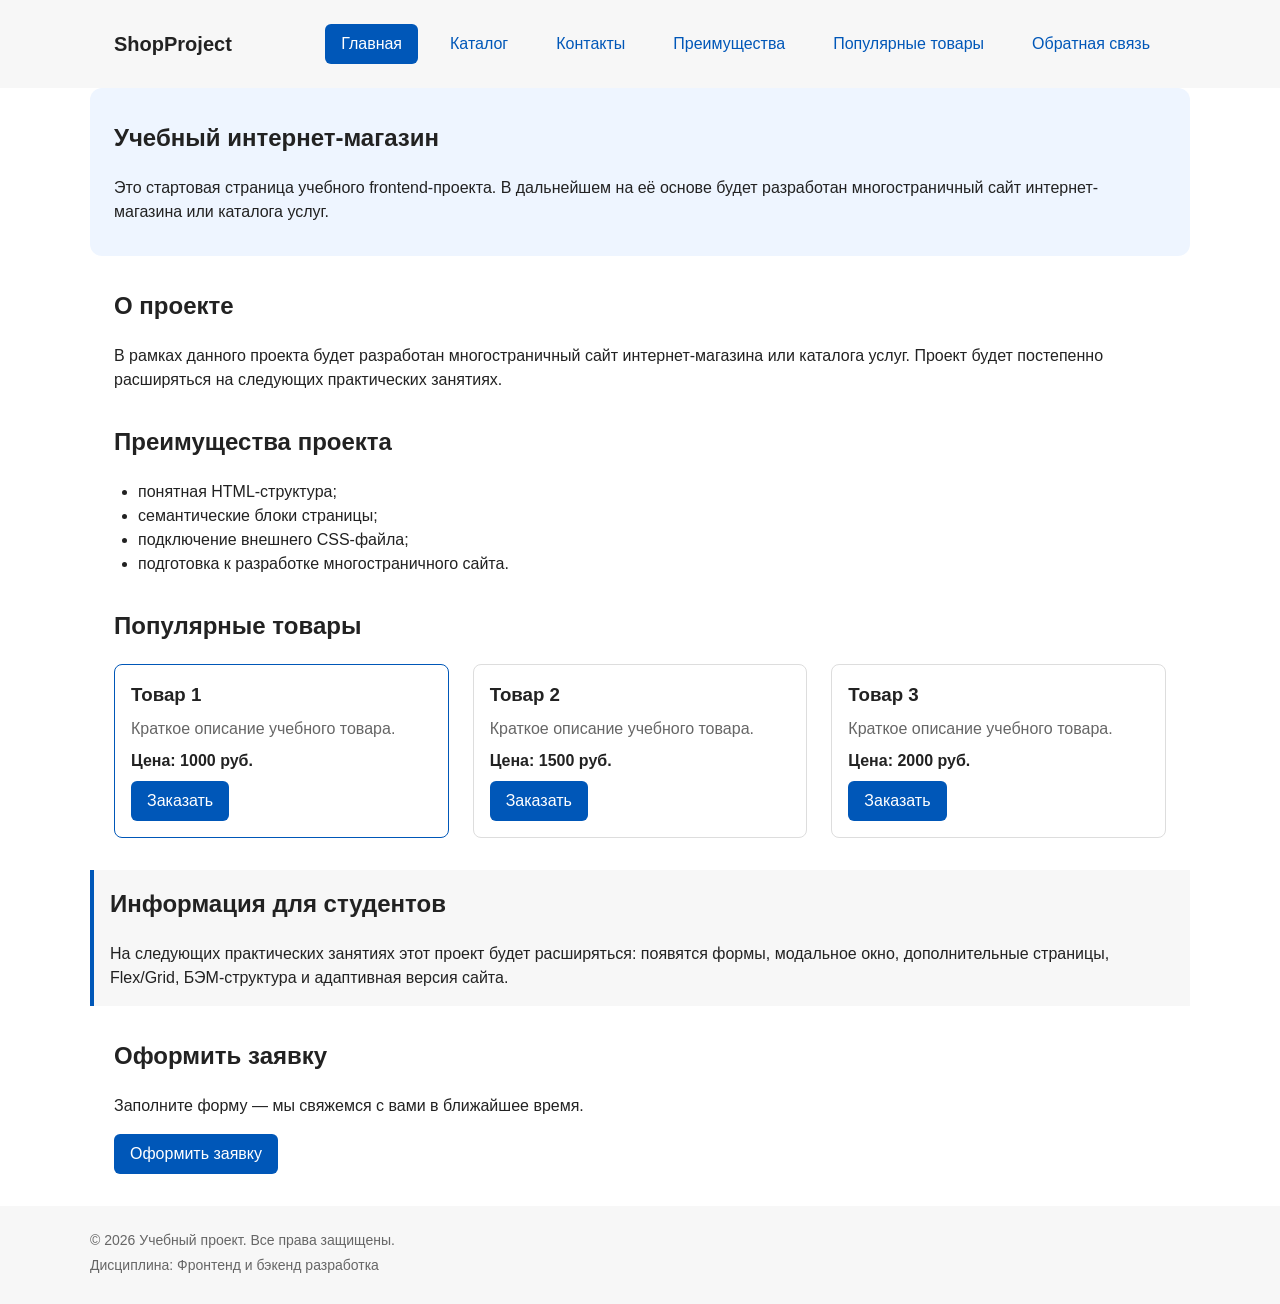
==== commit 5975d0a0: "косметические исправления" ====
--- a/index.html
+++ b/index.html
@@ -40,15 +40,21 @@
   <main>
     <section class="hero">
       <h1 class="hero__title">Учебный интернет-магазин</h1>
-      <p class="hero__text">Демонстрационный проект по дисциплине «Фронтенд и бэкенд разработка».</p>
+      <p class="hero__text">Это стартовая страница учебного frontend-проекта. В дальнейшем на её основе будет разработан многостраничный сайт интернет-магазина или каталога услуг.</p>
+    </section>
+
+    <section class="discription__section">
+      <h2 class="discription__section__title">О проекте</h2>
+      <p class="discription__section_text">В рамках данного проекта будет разработан многостраничный сайт интернет-магазина или каталога услуг. Проект будет постепенно расширяться на следующих практических занятиях.</p>
     </section>
 
     <section class="section" id="advantages">
       <h2 class="section__title">Преимущества проекта</h2>
       <ul class="section__list">
-        <li>Понятная структура страниц и единая навигация.</li>
-        <li>Семантическая HTML-разметка.</li>
-        <li>CSS-переменные и состояния интерфейса.</li>
+        <li>понятная HTML-структура;</li>
+        <li>семантические блоки страницы;</li>
+        <li>подключение внешнего CSS-файла;</li>
+        <li>подготовка к разработке многостраничного сайта.</li>
       </ul>
     </section>
 
@@ -86,8 +92,8 @@
     </section>
 
     <aside class="aside-info">
-      <h2 class="aside-info__title">Дополнительно</h2>
-      <p class="aside-info__text">Учебный проект развивается по практическим занятиям курса.</p>
+      <h2 class="aside-info__title">Информация для студентов</h2>
+      <p class="aside-info__text">На следующих практических занятиях этот проект будет расширяться: появятся формы, модальное окно, дополнительные страницы, Flex/Grid, БЭМ-структура и адаптивная версия сайта.</p>
     </aside>
 
     <section class="section">
@@ -106,43 +112,62 @@
     <h2 class="order-dialog__title" id="order-dialog-title">Оформление заявки</h2>
 
     <form class="order-form" id="order-form" novalidate>
+
       <div class="order-form__field">
         <label class="order-form__label" for="order-name">Имя</label>
-        <input class="order-form__input" type="text" id="order-name" name="name" required minlength="2">
+        <input class="order-form__input" type="text" id="order-name" name="name"
+              placeholder="Введите ваше имя" required minlength="2">
         <small class="order-form__hint">Укажите ваше имя</small>
       </div>
 
       <div class="order-form__field">
-        <label class="order-form__label" for="order-email">Email</label>
-        <input class="order-form__input" type="email" id="order-email" name="email" required>
+        <label class="order-form__label" for="order-email">E-mail</label>
+        <input class="order-form__input" type="email" id="order-email" name="email"
+              placeholder="example@mail.ru" required>
       </div>
 
       <div class="order-form__field">
         <label class="order-form__label" for="order-phone">Телефон</label>
-        <input class="order-form__input" type="tel" id="order-phone" name="phone" required>
+        <input class="order-form__input" type="tel" id="order-phone" name="phone"
+              placeholder="+7 (900) 000-00-00" required>
+        <small class="order-form__hint">Формат: +7 (900) 000-00-00</small>
       </div>
 
       <div class="order-form__field">
-        <label class="order-form__label" for="order-product">Товар</label>
-        <select class="order-form__select" id="order-product" name="product" required>
-          <option value="">Выберите товар</option>
-          <option value="item-1">Товар 1</option>
-          <option value="item-2">Товар 2</option>
-          <option value="item-3">Товар 3</option>
+        <label class="order-form__label" for="order-date">Дата связи</label>
+        <input class="order-form__input" type="date" id="order-date" name="date"
+              placeholder="дд.мм.гггг">
+      </div>
+
+      <div class="order-form__field">
+        <label class="order-form__label" for="order-topic">Тема заявки</label>
+        <select class="order-form__select" id="order-topic" name="topic" required>
+          <option value="">Выберите тему</option>
+          <option value="order">Заказ товара</option>
+          <option value="consultation">Консультация</option>
+          <option value="return">Возврат</option>
+          <option value="other">Другое</option>
         </select>
+      </div>
+
+      <div class="order-form__field">
+        <label class="order-form__label" for="order-comment">Комментарий</label>
+        <textarea class="order-form__textarea" id="order-comment" name="comment"
+                  rows="4" placeholder="Укажите дополнительную информацию"></textarea>
       </div>
 
       <div class="order-form__field">
         <label class="order-form__label order-form__label--checkbox">
           <input class="order-form__checkbox" type="checkbox" name="agree" required>
-          Согласен с обработкой персональных данных
+          Я согласен на обработку данных
         </label>
       </div>
 
       <div class="order-form__actions">
-        <button type="button" class="button button--secondary" id="close-order-dialog">Отмена</button>
-        <button type="submit" class="button button--primary">Отправить</button>
+        <button type="button" class="button button--secondary" id="close-order-dialog">Закрыть</button>
+        <button type="submit" class="button button--primary">Отправить заявку</button>
       </div>
+
     </form>
   </dialog>
 
--- a/css/style.css
+++ b/css/style.css
@@ -197,6 +197,21 @@
   margin-bottom: 0;
 }
 
+/* --- О проекте --- */
+.discription__section {
+  max-width: var(--container-width);
+  margin: 0 auto var(--space-xl);
+  padding: 0 var(--space-lg);
+}
+
+.discription__section__title {
+  margin-top: 0;
+}
+
+.discription__section_text {
+  margin-bottom: var(--space-md);
+}
+
 /* --- Секции --- */
 .section {
   max-width: var(--container-width);
@@ -387,9 +402,13 @@
    =================================== */
 .order-dialog {
   width: min(100% - 32px, 560px);
+  max-width: 560px;
   padding: var(--space-lg);
   border: none;
   border-radius: var(--radius-lg);
+  background-color: var(--color-bg);
+  color: var(--color-text);
+  box-shadow: 0 10px 40px rgba(0, 0, 0, 0.2);
 }
 
 .order-dialog::backdrop {
@@ -398,6 +417,8 @@
 
 .order-dialog__title {
   margin-top: 0;
+  margin-bottom: var(--space-md);
+  font-size: 1.25rem;
 }
 
 /* --- Форма заявки --- */
@@ -427,6 +448,12 @@
   font: inherit;
 }
 
+.order-form__textarea {
+  resize: vertical;
+  min-height: 90px;
+  font-family: inherit;
+}
+
 .order-form__checkbox {
   width: auto;
 }
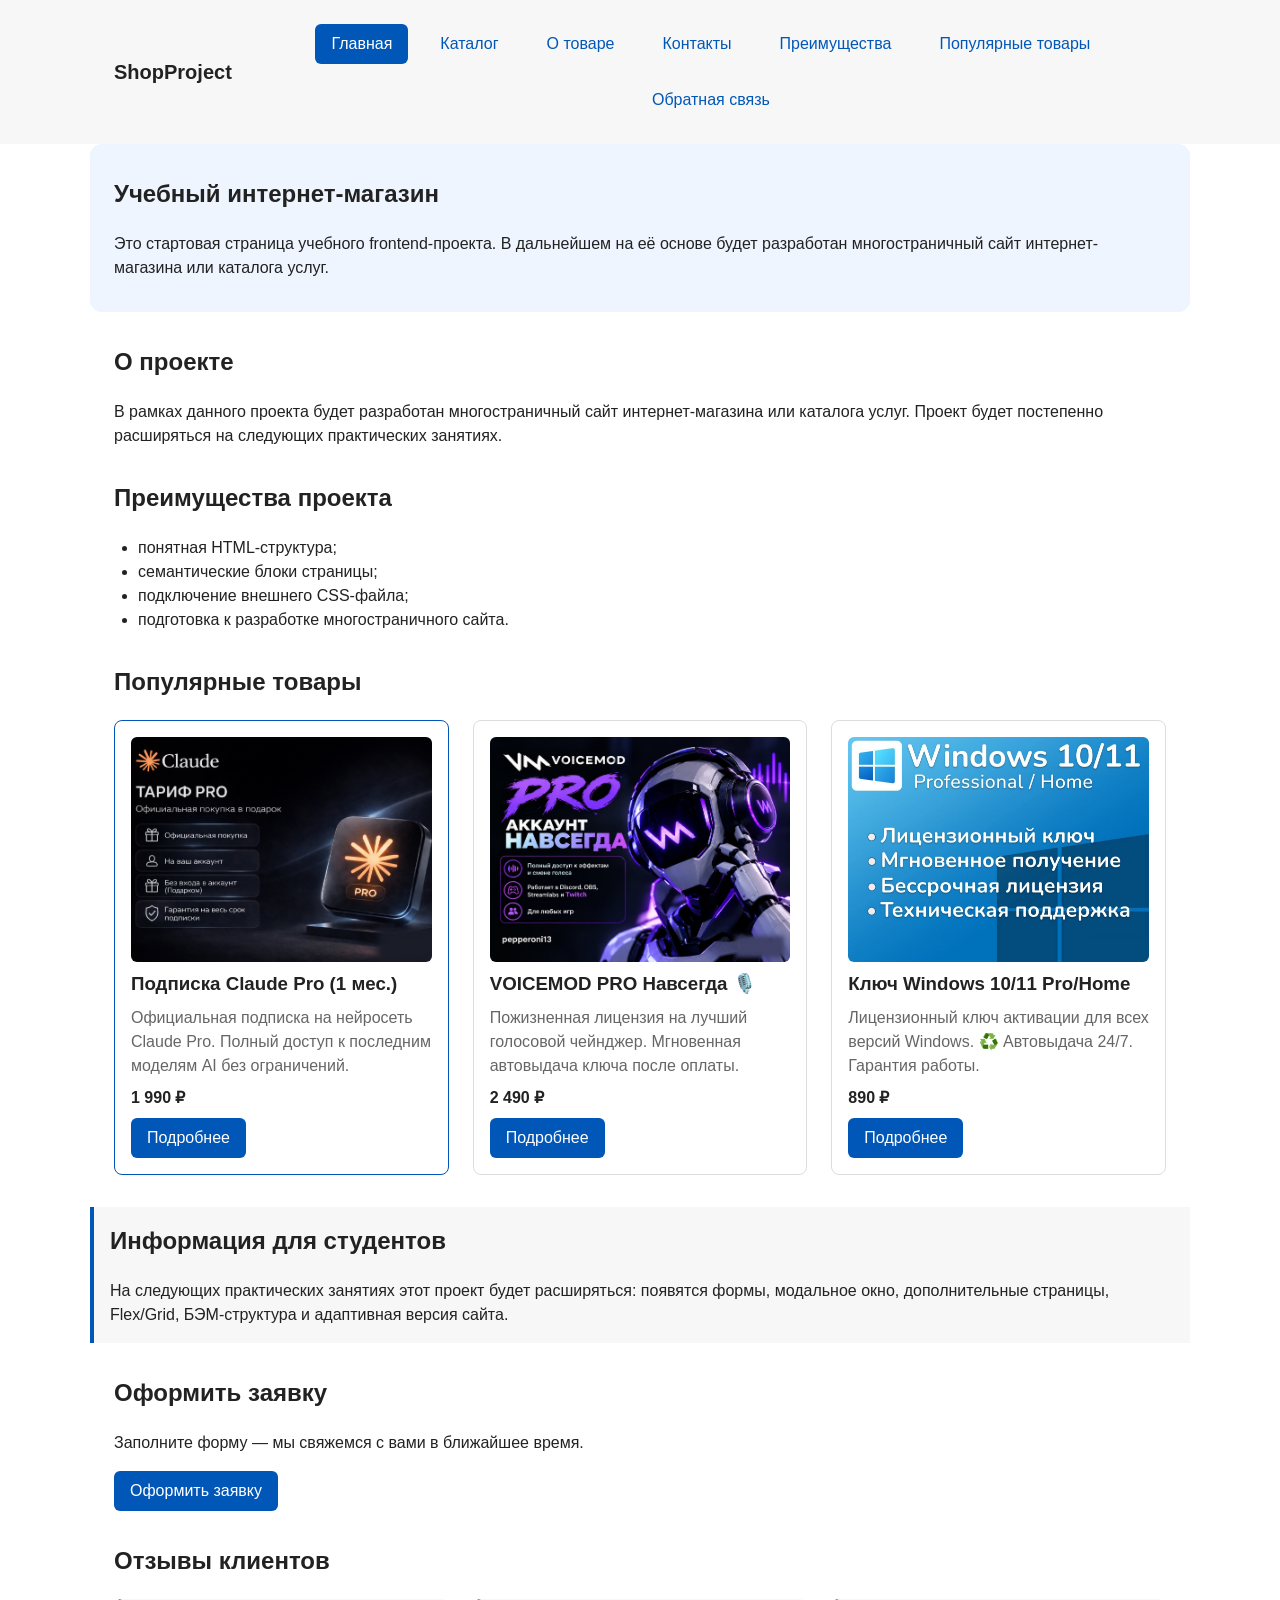
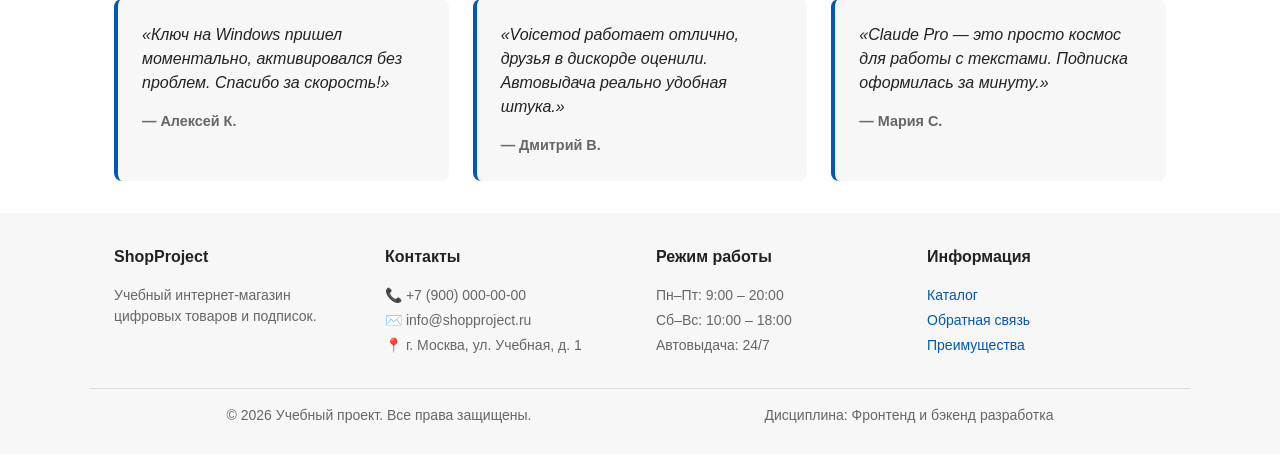
==== commit f06cbb9f: "New windows, updated product cards, updated interface." ====
--- a/index.html
+++ b/index.html
@@ -21,6 +21,9 @@
             <a class="site-nav__link" href="catalog.html">Каталог</a>
           </li>
           <li class="site-nav__item">
+            <a class="site-nav__link" href="product.html?id=1">О товаре</a>
+          </li>
+          <li class="site-nav__item">
             <a class="site-nav__link" href="contacts.html">Контакты</a>
           </li>
           <li class="site-nav__item">
@@ -63,30 +66,27 @@
 
       <div class="products-grid">
         <article class="product-card product-card--featured">
-          <h3 class="product-card__title">Товар 1</h3>
-          <p class="product-card__description">Краткое описание учебного товара.</p>
-          <p class="product-card__price">Цена: 1000 руб.</p>
-          <button class="button button--primary product-card__button" type="button" data-product="Товар 1">
-            Заказать
-          </button>
+          <img class="product-card__image" src="images/product-1.jpg" alt="Логотип Claude Pro">
+          <h3 class="product-card__title">Подписка Claude Pro (1 мес.)</h3>
+          <p class="product-card__description">Официальная подписка на нейросеть Claude Pro. Полный доступ к последним моделям AI без ограничений.</p>
+          <p class="product-card__price">1 990 ₽</p>
+          <a class="button button--primary product-card__button" href="product.html?id=1">Подробнее</a>
         </article>
 
         <article class="product-card">
-          <h3 class="product-card__title">Товар 2</h3>
-          <p class="product-card__description">Краткое описание учебного товара.</p>
-          <p class="product-card__price">Цена: 1500 руб.</p>
-          <button class="button button--primary product-card__button" type="button" data-product="Товар 2">
-            Заказать
-          </button>
+          <img class="product-card__image" src="images/product-2.jpg" alt="Логотип Voicemod Pro">
+          <h3 class="product-card__title">VOICEMOD PRO Навсегда 🎙️</h3>
+          <p class="product-card__description">Пожизненная лицензия на лучший голосовой чейнджер. Мгновенная автовыдача ключа после оплаты.</p>
+          <p class="product-card__price">2 490 ₽</p>
+          <a class="button button--primary product-card__button" href="product.html?id=2">Подробнее</a>
         </article>
 
         <article class="product-card">
-          <h3 class="product-card__title">Товар 3</h3>
-          <p class="product-card__description">Краткое описание учебного товара.</p>
-          <p class="product-card__price">Цена: 2000 руб.</p>
-          <button class="button button--primary product-card__button" type="button" data-product="Товар 3">
-            Заказать
-          </button>
+          <img class="product-card__image" src="images/product-3.jpg" alt="Коробка Windows 10/11">
+          <h3 class="product-card__title">Ключ Windows 10/11 Pro/Home</h3>
+          <p class="product-card__description">Лицензионный ключ активации для всех версий Windows. ♻️ Автовыдача 24/7. Гарантия работы.</p>
+          <p class="product-card__price">890 ₽</p>
+          <a class="button button--primary product-card__button" href="product.html?id=3">Подробнее</a>
         </article>
       </div>
     </section>
@@ -101,11 +101,74 @@
       <p class="section__text">Заполните форму — мы свяжемся с вами в ближайшее время.</p>
       <button type="button" class="button button--primary" id="open-order-dialog">Оформить заявку</button>
     </section>
+      <!-- Блок с отзывами -->
+    <section class="section" id="reviews">
+      <h2 class="section__title">Отзывы клиентов</h2>
+      <div class="reviews-grid">
+        
+        <blockquote class="review-card">
+          <p class="review-card__text">«Ключ на Windows пришел моментально, активировался без проблем. Спасибо за скорость!»</p>
+          <footer class="review-card__author">— Алексей К.</footer>
+        </blockquote>
+
+        <blockquote class="review-card">
+          <p class="review-card__text">«Voicemod работает отлично, друзья в дискорде оценили. Автовыдача реально удобная штука.»</p>
+          <footer class="review-card__author">— Дмитрий В.</footer>
+        </blockquote>
+
+        <blockquote class="review-card">
+          <p class="review-card__text">«Claude Pro — это просто космос для работы с текстами. Подписка оформилась за минуту.»</p>
+          <footer class="review-card__author">— Мария С.</footer>
+        </blockquote>
+
+      </div>
+    </section>
+
+    <!-- Фиксированная кнопка прокрутки вверх -->
+    <button class="scroll-top-btn" id="scroll-top-btn" type="button" aria-label="Прокрутить страницу вверх" title="Наверх">
+      ↑
+    </button>
   </main>
 
-  <footer class="site-footer" id="contacts">
-    <p class="site-footer__text">&copy; 2026 Учебный проект. Все права защищены.</p>
-    <p class="site-footer__text">Дисциплина: Фронтенд и бэкенд разработка</p>
+   <footer class="site-footer" id="contacts">
+    <div class="site-footer__inner">
+      <div class="site-footer__column">
+        <h3 class="site-footer__title">ShopProject</h3>
+        <p class="site-footer__text">Учебный интернет-магазин цифровых товаров и подписок.</p>
+      </div>
+
+      <div class="site-footer__column">
+        <h3 class="site-footer__title">Контакты</h3>
+        <ul class="site-footer__list">
+          <li>📞 +7 (900) 000-00-00</li>
+          <li>✉️ info@shopproject.ru</li>
+          <li>📍 г. Москва, ул. Учебная, д. 1</li>
+        </ul>
+      </div>
+
+      <div class="site-footer__column">
+        <h3 class="site-footer__title">Режим работы</h3>
+        <ul class="site-footer__list">
+          <li>Пн–Пт: 9:00 – 20:00</li>
+          <li>Сб–Вс: 10:00 – 18:00</li>
+          <li>Автовыдача: 24/7</li>
+        </ul>
+      </div>
+
+      <div class="site-footer__column">
+        <h3 class="site-footer__title">Информация</h3>
+        <ul class="site-footer__list">
+          <li><a href="catalog.html">Каталог</a></li>
+          <li><a href="contacts.html">Обратная связь</a></li>
+          <li><a href="index.html#advantages">Преимущества</a></li>
+        </ul>
+      </div>
+    </div>
+
+    <div class="site-footer__bottom">
+      <p class="site-footer__text">&copy; 2026 Учебный проект. Все права защищены.</p>
+      <p class="site-footer__text">Дисциплина: Фронтенд и бэкенд разработка</p>
+    </div>
   </footer>
 
   <dialog class="order-dialog" id="order-dialog" aria-labelledby="order-dialog-title">
--- a/css/style.css
+++ b/css/style.css
@@ -386,9 +386,74 @@
 
 /* --- Подвал --- */
 .site-footer {
-  padding: var(--space-lg);
   background-color: var(--color-surface);
-}
+  padding: var(--space-xl) 0 var(--space-lg);
+  margin-top: var(--space-xl);
+}
+
+.site-footer__inner {
+  max-width: var(--container-width);
+  margin: 0 auto;
+  padding: 0 var(--space-lg);
+  display: grid;
+  grid-template-columns: repeat(auto-fit, minmax(200px, 1fr));
+  gap: var(--space-xl);
+  margin-bottom: var(--space-xl);
+}
+
+.site-footer__column {
+  display: flex;
+  flex-direction: column;
+  gap: var(--space-sm);
+}
+
+.site-footer__title {
+  margin: 0 0 var(--space-sm);
+  font-size: 1rem;
+  font-weight: 700;
+  color: var(--color-text);
+}
+
+.site-footer__list {
+  list-style: none;
+  padding: 0;
+  margin: 0;
+  display: flex;
+  flex-direction: column;
+  gap: var(--space-xs);
+}
+
+.site-footer__list li {
+  font-size: 14px;
+  color: var(--color-muted);
+}
+
+.site-footer__list a {
+  color: var(--color-primary);
+  text-decoration: none;
+  font-size: 14px;
+}
+
+.site-footer__list a:hover {
+  text-decoration: underline;
+}
+
+.site-footer__text {
+  margin: 0;
+  color: var(--color-muted);
+  font-size: 14px;
+}
+
+.site-footer__bottom {
+  max-width: var(--container-width);
+  margin: 0 auto;
+  padding: var(--space-md) var(--space-lg) 0;
+  border-top: 1px solid var(--color-border);
+  display: flex;
+  flex-wrap: wrap;
+  justify-content: space-between;
+  gap: var(--space-sm);
+} 
 
 .site-footer__text {
   max-width: var(--container-width);
@@ -496,4 +561,98 @@
   padding: var(--space-md);
   border-left: 4px solid var(--color-success);
   background-color: var(--color-success-bg);
+}
+
+/* ===================================
+   6. Новые компоненты (Доработка)
+   =================================== */
+
+/* --- Изображение в карточке товара --- */
+.product-card__image {
+  width: 100%;
+  aspect-ratio: 4 / 3; 
+  object-fit: cover;
+  border-radius: var(--radius-sm);
+  background-color: var(--color-surface);
+  display: block;
+}
+
+/* --- Блок отзывов --- */
+.reviews-grid {
+  display: grid;
+  grid-template-columns: repeat(auto-fit, minmax(280px, 1fr));
+  gap: var(--space-lg);
+}
+
+.review-card {
+  margin: 0;
+  padding: var(--space-lg);
+  background-color: var(--color-surface);
+  border-radius: var(--radius-md);
+  border-left: 4px solid var(--color-primary);
+}
+
+.review-card__text {
+  margin: 0 0 var(--space-md);
+  font-style: italic;
+  color: var(--color-text);
+}
+
+.review-card__author {
+  margin: 0;
+  font-weight: 700;
+  font-size: 0.9rem;
+  color: var(--color-muted);
+}
+
+/* --- Кнопка "Наверх" --- */
+.scroll-top-btn {
+  position: fixed;
+  bottom: var(--space-xl);
+  right: var(--space-xl);
+  width: 48px;
+  height: 48px;
+  border: none;
+  border-radius: 50%;
+  background-color: var(--color-primary);
+  color: var(--color-white);
+  font-size: 1.5rem;
+  line-height: 1;
+  cursor: pointer;
+  box-shadow: 0 4px 12px rgba(0, 0, 0, 0.2);
+  
+  /* Скрыта по умолчанию */
+  opacity: 0;
+  visibility: hidden;
+  transform: translateY(20px);
+  transition: opacity 0.3s ease, transform 0.3s ease, background-color 0.2s ease;
+  z-index: 100;
+}
+
+.scroll-top-btn:hover {
+  background-color: var(--color-primary-dark);
+}
+
+.scroll-top-btn:focus-visible {
+  outline: 2px solid var(--color-primary);
+  outline-offset: 3px;
+}
+
+/* Класс для показа кнопки (добавляется через JS) */
+.scroll-top-btn--visible {
+  opacity: 1;
+  visibility: visible;
+  transform: translateY(0);
+}
+
+/* Адаптив для мобильных (если у тебя еще нет media queries) */
+@media (max-width: 768px) {
+  .products-grid {
+    grid-template-columns: 1fr;
+  }
+  
+  .scroll-top-btn {
+    bottom: var(--space-md);
+    right: var(--space-md);
+  }
 }
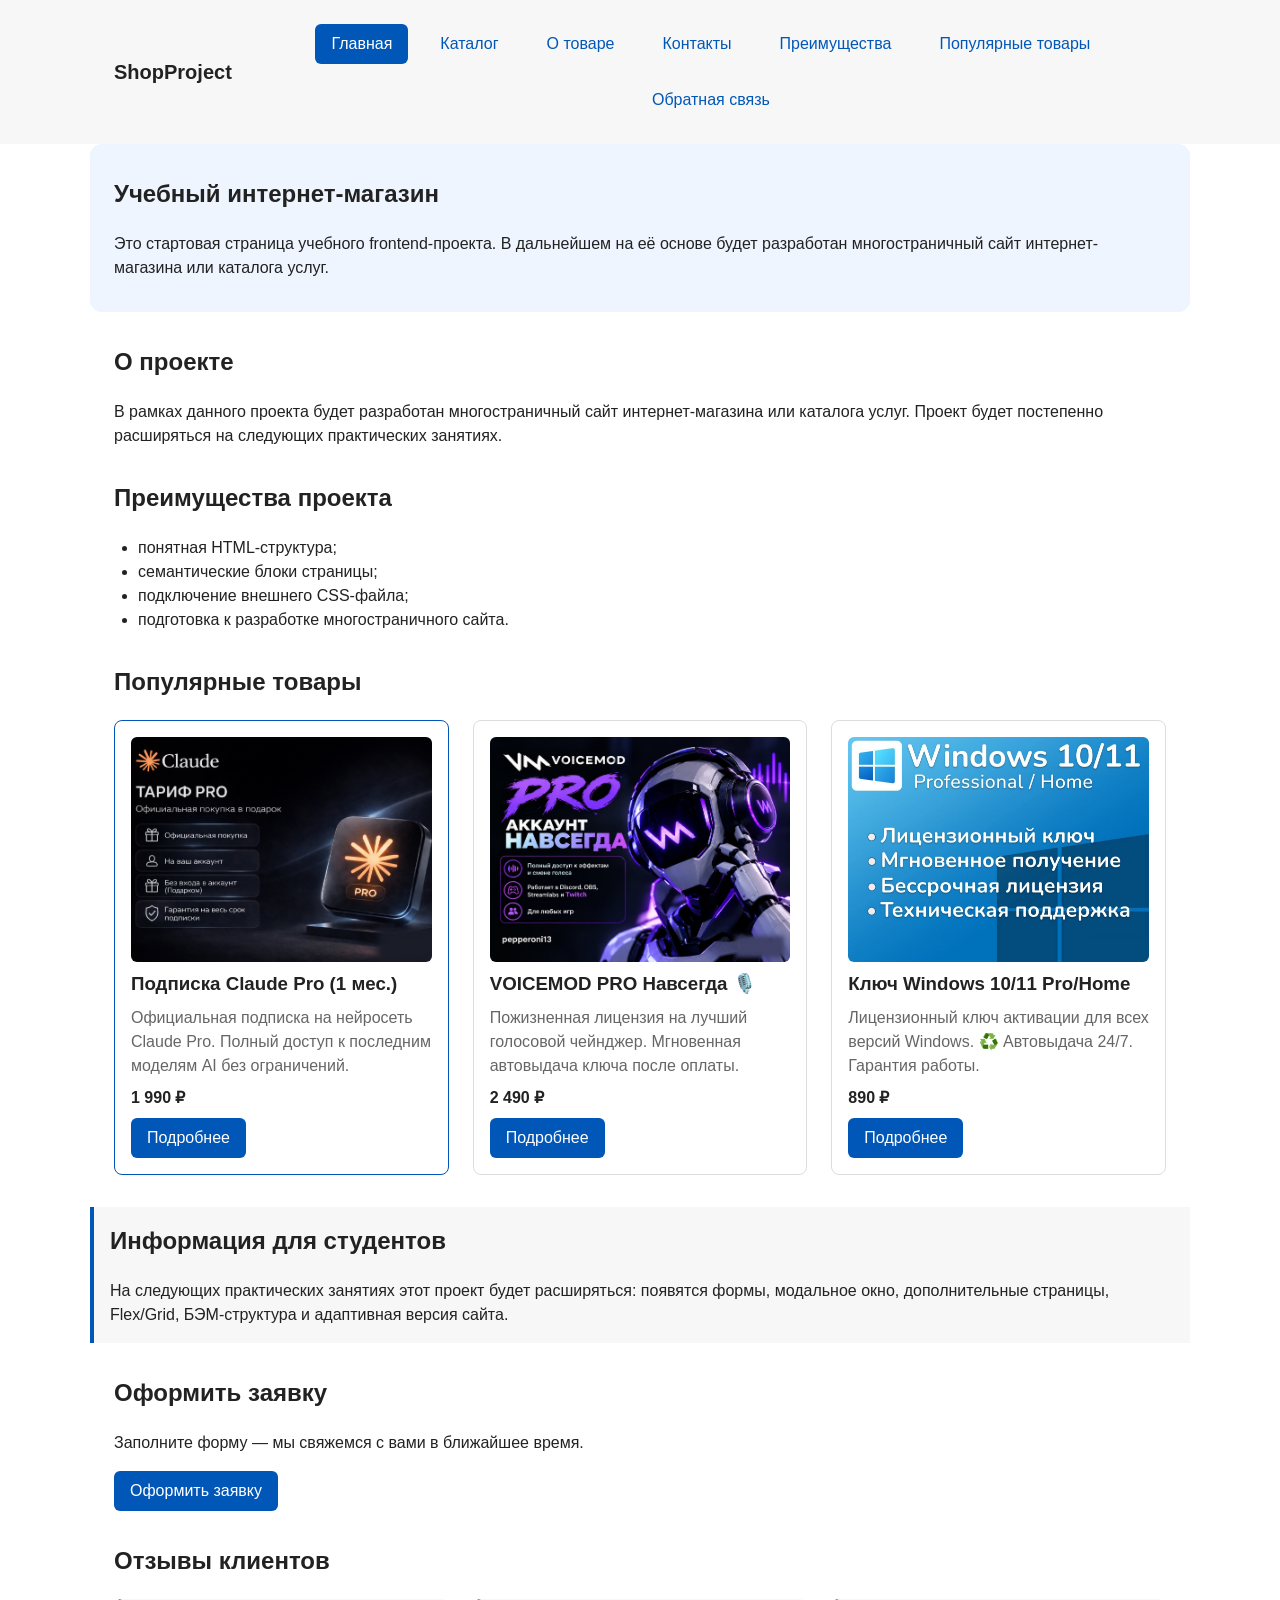
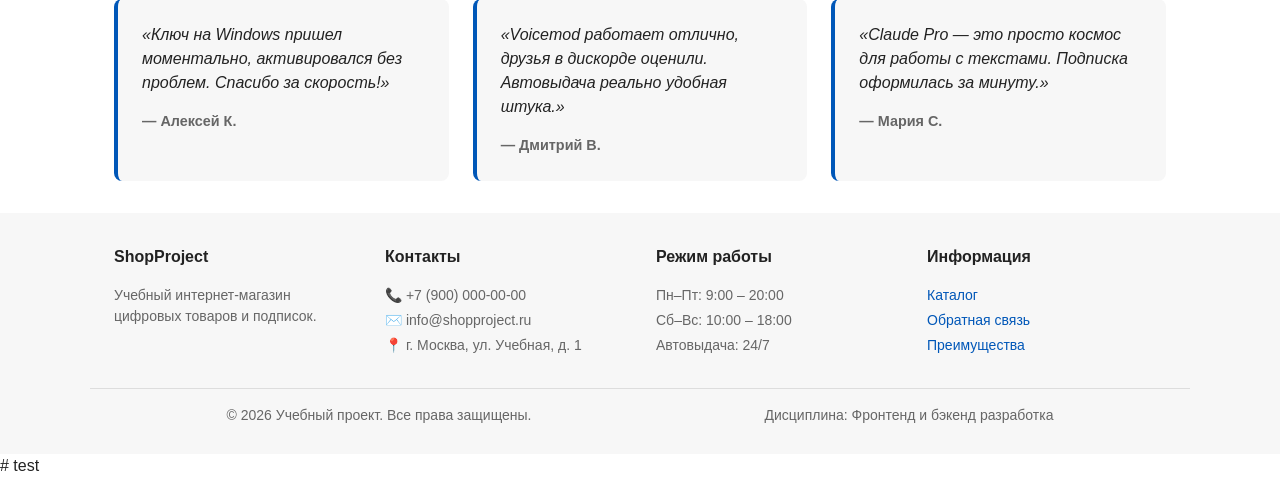
==== commit 84078999: "test" ====
--- a/index.html
+++ b/index.html
@@ -240,4 +240,5 @@
 
   <script src="js/main.js" defer></script>
 </body>
-</html>+</html>
+# test
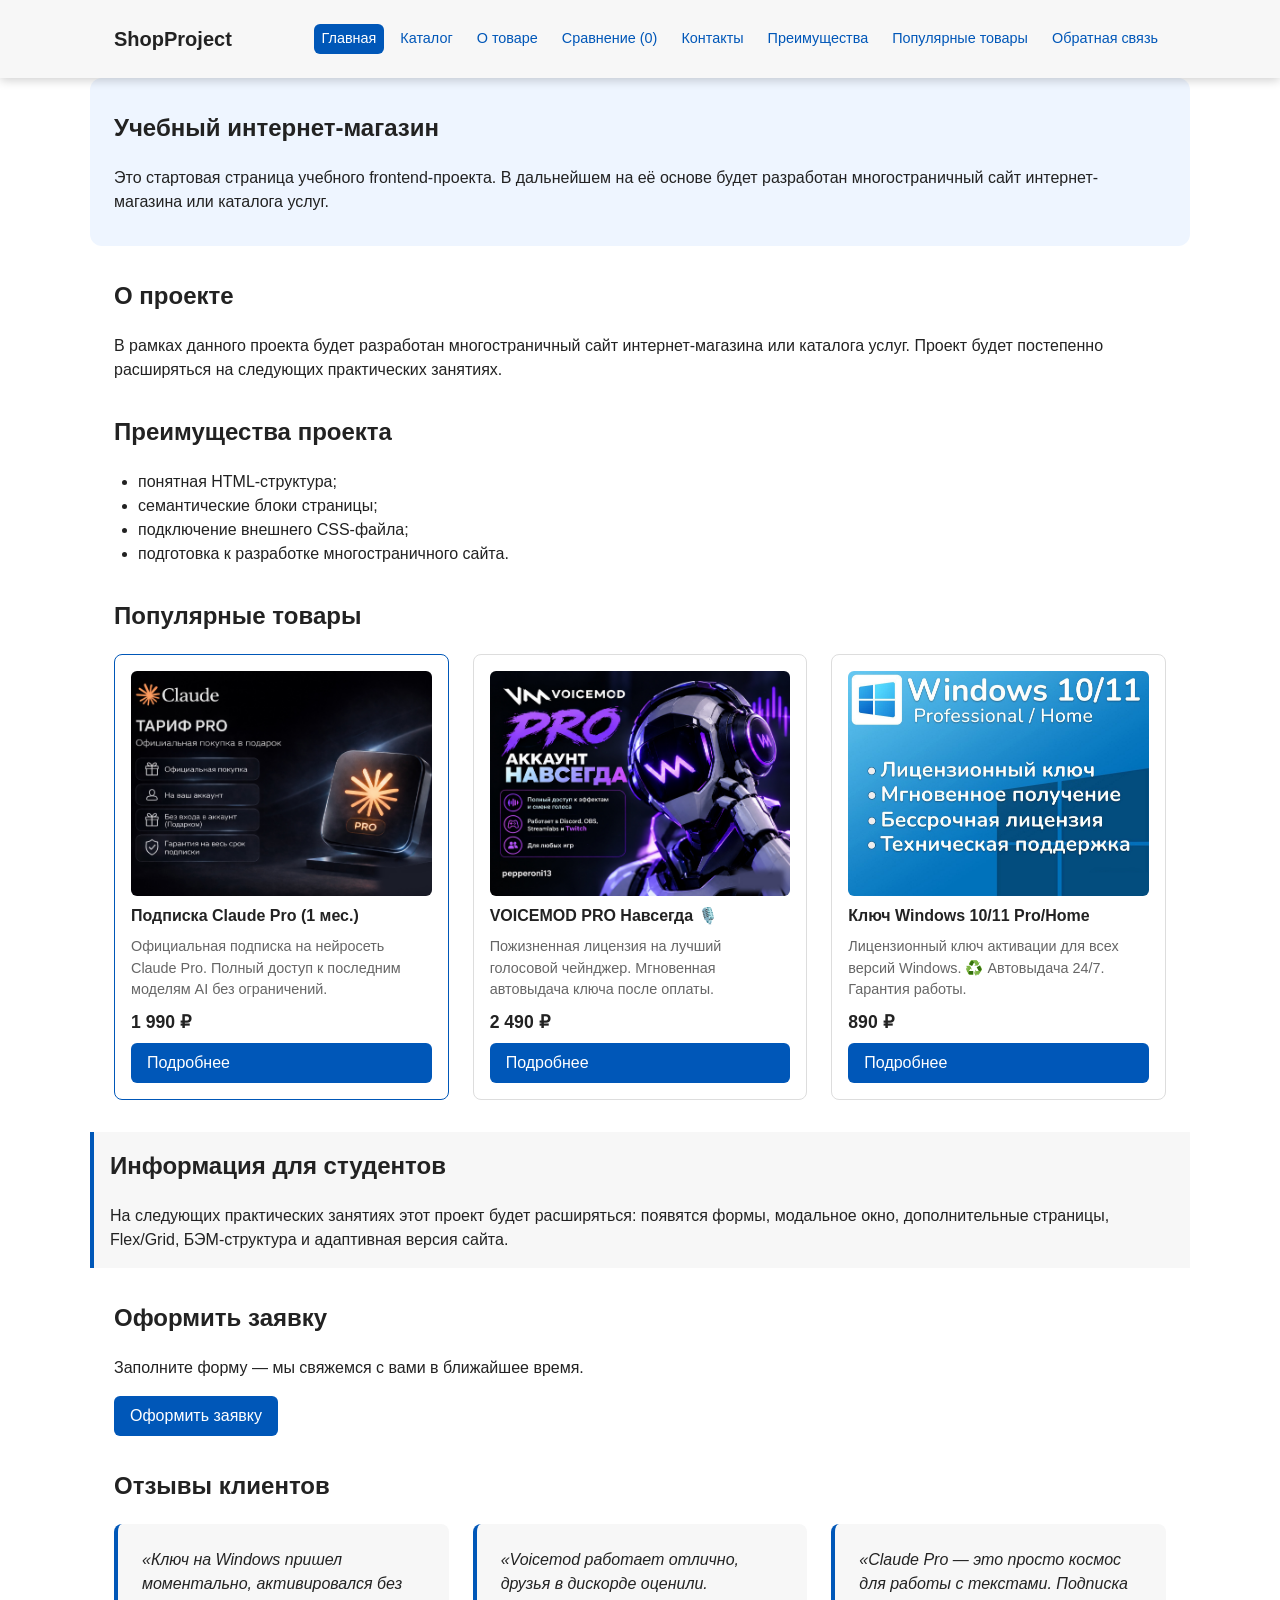
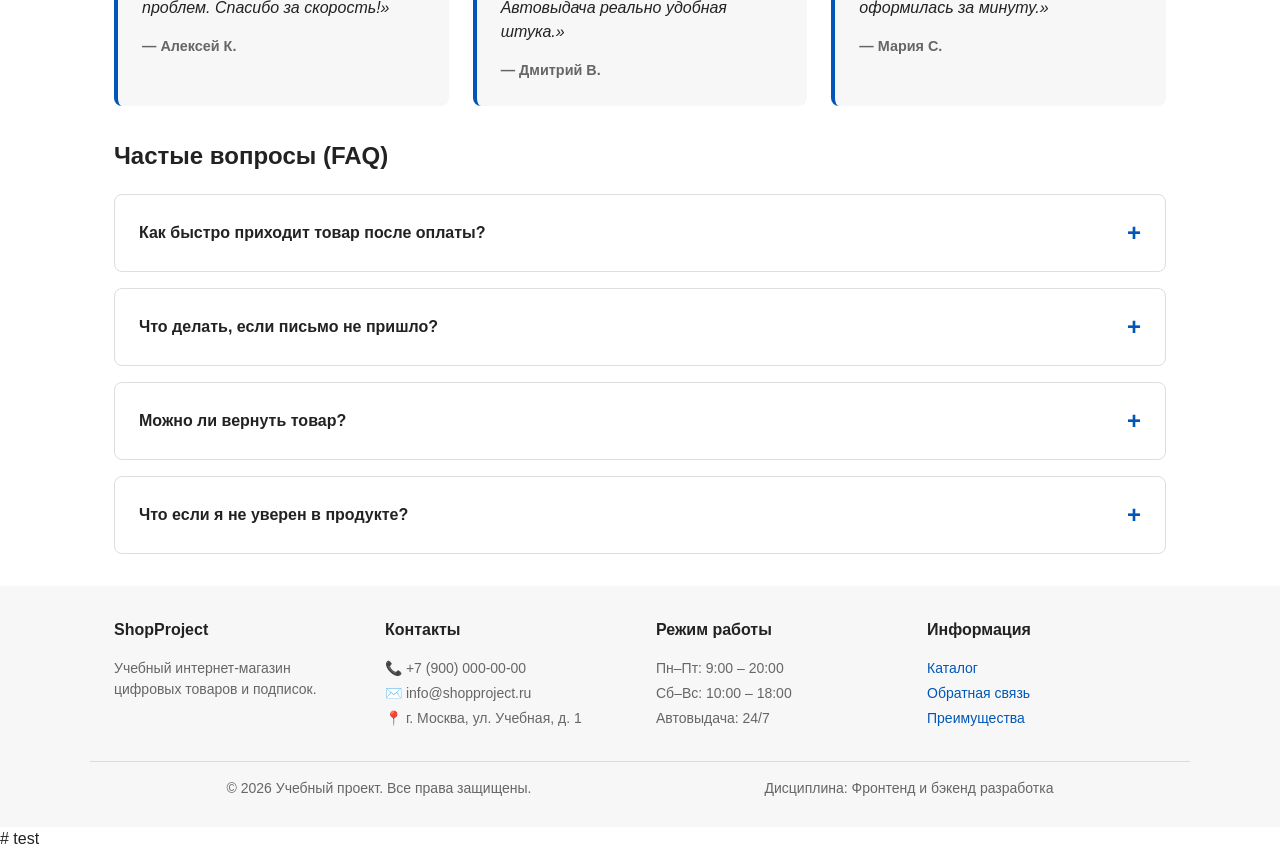
==== commit ab4d0130: "Добавлен FAQ, sticky фильтр, страница сравнения" ====
--- a/index.html
+++ b/index.html
@@ -24,6 +24,9 @@
             <a class="site-nav__link" href="product.html?id=1">О товаре</a>
           </li>
           <li class="site-nav__item">
+            <a class="site-nav__link" href="compare.html">Сравнение (<span id="compare-count">0</span>)</a>
+          </li>
+          <li class="site-nav__item">
             <a class="site-nav__link" href="contacts.html">Контакты</a>
           </li>
           <li class="site-nav__item">
@@ -128,6 +131,53 @@
     <button class="scroll-top-btn" id="scroll-top-btn" type="button" aria-label="Прокрутить страницу вверх" title="Наверх">
       ↑
     </button>
+
+    <!-- Блок FAQ -->
+    <section class="section faq-section" id="faq">
+      <h2 class="section__title">Частые вопросы (FAQ)</h2>
+      
+      <div class="faq-list">
+        <!-- Вопрос 1 -->
+        <article class="faq-item">
+          <button class="faq-question" type="button" aria-expanded="false" aria-controls="answer-1">
+            Как быстро приходит товар после оплаты?
+          </button>
+          <div class="faq-answer" id="answer-1" hidden>
+            <p>Все цифровые товары (ключи Windows, подписки, услуги) отправляются автоматически на указанный E-mail в течение 1–5 минут после подтверждения платежа.</p>
+          </div>
+        </article>
+
+        <!-- Вопрос 2 -->
+        <article class="faq-item">
+          <button class="faq-question" type="button" aria-expanded="false" aria-controls="answer-2">
+            Что делать, если письмо не пришло?
+          </button>
+          <div class="faq-answer" id="answer-2" hidden>
+            <p>Проверьте папку «Спам» или «Промоакции». Если письма нет там, напишите нам на info@shopproject.ru с темой заказа — мы вышлем дубликат вручную.</p>
+          </div>
+        </article>
+
+        <!-- Вопрос 3 -->
+        <article class="faq-item">
+          <button class="faq-question" type="button" aria-expanded="false" aria-controls="answer-3">
+            Можно ли вернуть товар?
+          </button>
+          <div class="faq-answer" id="answer-3" hidden>
+            <p>Так как товары являются лицензионным, возврат возможен только в случае технической неисправности ключа, подтвержденной скриншотом ошибки активации. Срок обращения — 7 дней.</p>
+          </div>
+        </article>
+
+        <!-- Вопрос 4 -->
+        <article class="faq-item">
+          <button class="faq-question" type="button" aria-expanded="false" aria-controls="answer-4">
+            Что если я не уверен в продукте?
+          </button>
+          <div class="faq-answer" id="answer-4" hidden>
+            <p>Вы всегда можете посмотреть обзоры других пользователей на интересующий товар или услугу. Так же вы сами можете написать отзыв на товар после покупки, чтобы помочь нам улучшить сервис и помочь другим пользователям.</p>
+          </div>
+        </article>
+      </div>
+    </section>
   </main>
 
    <footer class="site-footer" id="contacts">
--- a/css/style.css
+++ b/css/style.css
@@ -120,6 +120,12 @@
 /* --- Шапка сайта --- */
 .site-header {
   background-color: var(--color-surface);
+  
+  position: sticky;
+  top: 0;      
+  z-index: 999;   
+  
+  box-shadow: 0 2px 10px rgba(0, 0, 0, 0.2);
 }
 
 .site-header__inner {
@@ -143,26 +149,24 @@
 /* --- Навигация --- */
 .site-nav__list {
   display: flex;
-  flex-wrap: wrap;
+  flex-wrap: wrap; /* Разрешаем перенос, если совсем узко, но стараемся уместить */
   justify-content: center;
   align-items: center;
-  gap: var(--space-md);
+  gap: var(--space-sm); /* УМЕНЬШИЛИ ОТСТУП МЕЖДУ ПУНКТАМИ (было md) */
   padding: 0;
   margin: 0;
   list-style: none;
-}
-
-.site-nav__item {
-  /* место под будущее */
 }
 
 .site-nav__link {
   display: inline-block;
-  padding: var(--space-sm) var(--space-md);
+  padding: var(--space-xs) var(--space-sm); /* УМЕНЬШИЛИ ВНУТРЕННИЕ ОТСТУПЫ КНОПОК */
+  font-size: 0.9rem; /* ЧУТЬ УМЕНЬШИЛИ ШРИФТ ДЛЯ КОМПАКТНОСТИ */
   color: var(--color-primary);
   text-decoration: none;
   border-radius: var(--radius-sm);
   transition: background-color 0.2s ease, color 0.2s ease;
+  white-space: nowrap; /* Запрещаем текст внутри кнопки переноситься по словам */
 }
 
 .site-nav__link:hover {
@@ -258,32 +262,68 @@
   border-color: var(--color-primary);
 }
 
-.product-card--discount {
-  border-color: var(--color-danger);
-}
-
 .product-card__title {
   margin: 0;
   color: var(--color-text);
+  font-size: 1rem; 
 }
 
 .product-card__description {
   margin: 0;
   color: var(--color-muted);
+  font-size: 0.9rem;
+  flex-grow: 1; 
 }
 
 .product-card__price {
   margin: 0;
   font-weight: 700;
-}
-
-.product-card--discount .product-card__price {
-  color: var(--color-danger);
-}
-
-.product-card__button {
-  margin-top: auto;
-  align-self: flex-start;
+  font-size: 1.1rem;
+}
+
+/* Контейнер для кнопок действий */
+.product-actions {
+  display: flex;
+  flex-direction: column; /* Кнопки друг под другом */
+  align-items: center;    /* ЦЕНТРИРУЕМ ВСЕ ВНУТРИ КОНТЕЙНЕРА */
+  gap: var(--space-xs);   
+  margin-top: auto;       
+}
+
+/* Общие стили для кнопок внутри карточки */
+.product-actions .button {
+  width: 100%;            /* Ширина всей карточки */
+  text-align: center;     /* Текст по центру самой кнопки */
+  padding: 8px 12px;      
+  font-size: 0.95rem;     
+  
+  /* ВАЖНО: Переопределяем глобальные стили ссылок, чтобы цвет не менялся хаотично */
+  text-decoration: none;
+  color: inherit;         /* Наследуем цвет от модификатора (primary/secondary) */
+}
+
+/* Специфичные стили для Primary (Подробнее) */
+.product-actions .button--primary {
+  background-color: var(--color-primary);
+  color: var(--color-white);
+}
+
+.product-actions .button--primary:hover {
+  background-color: var(--color-primary-dark);
+  color: var(--color-white);
+}
+
+/* Специфичные стили для Secondary (Сравнить) */
+.product-actions .button--secondary {
+  background-color: transparent;
+  border: 1px solid var(--color-primary);
+  color: var(--color-primary);
+}
+
+.product-actions .button--secondary:hover {
+  background-color: var(--color-surface-accent); /* Светло-голубой фон вместо темно-синего */
+  color: var(--color-primary-dark);
+  border-color: var(--color-primary-dark);
 }
 
 /* --- Aside --- */
@@ -338,6 +378,12 @@
   border: 1px solid var(--color-border);
   border-radius: var(--radius-md);
   background-color: var(--color-surface);
+  
+  /* Магия фиксации */
+  position: sticky;
+  top: 80px;   
+  align-self: start; 
+  z-index: 10;     
 }
 
 .catalog-filters__title {
@@ -655,4 +701,71 @@
     bottom: var(--space-md);
     right: var(--space-md);
   }
+}
+
+/* --- FAQ --- */
+.faq-list {
+  display: flex;
+  flex-direction: column;
+  gap: var(--space-md);
+}
+
+.faq-item {
+  border: 1px solid var(--color-border);
+  border-radius: var(--radius-md);
+  overflow: hidden;
+  background-color: var(--color-bg);
+}
+
+.faq-question {
+  width: 100%;
+  padding: var(--space-lg);
+  background: none;
+  border: none;
+  text-align: left;
+  font-size: 1rem;
+  font-weight: 600;
+  color: var(--color-text);
+  cursor: pointer;
+  display: flex;
+  justify-content: space-between;
+  align-items: center;
+  transition: background-color 0.2s ease;
+}
+
+.faq-question:hover {
+  background-color: var(--color-surface);
+}
+
+.faq-question::after {
+  content: '+';
+  font-size: 1.5rem;
+  color: var(--color-primary);
+  transition: transform 0.3s ease;
+}
+
+.faq-question[aria-expanded="true"]::after {
+  content: '−';
+  transform: rotate(180deg);
+}
+
+.faq-answer {
+  padding: 0 var(--space-lg);
+  max-height: 0;
+  opacity: 0;
+  transition: all 0.3s ease-in-out;
+  color: var(--color-muted);
+  line-height: 1.6;
+}
+
+.faq-answer:not([hidden]) {
+  padding-top: var(--space-sm);
+  padding-bottom: var(--space-lg);
+  max-height: 500px;
+  opacity: 1;
+}
+
+.faq-question:focus-visible {
+  outline: 2px solid var(--color-primary);
+  outline-offset: -2px;
 }
